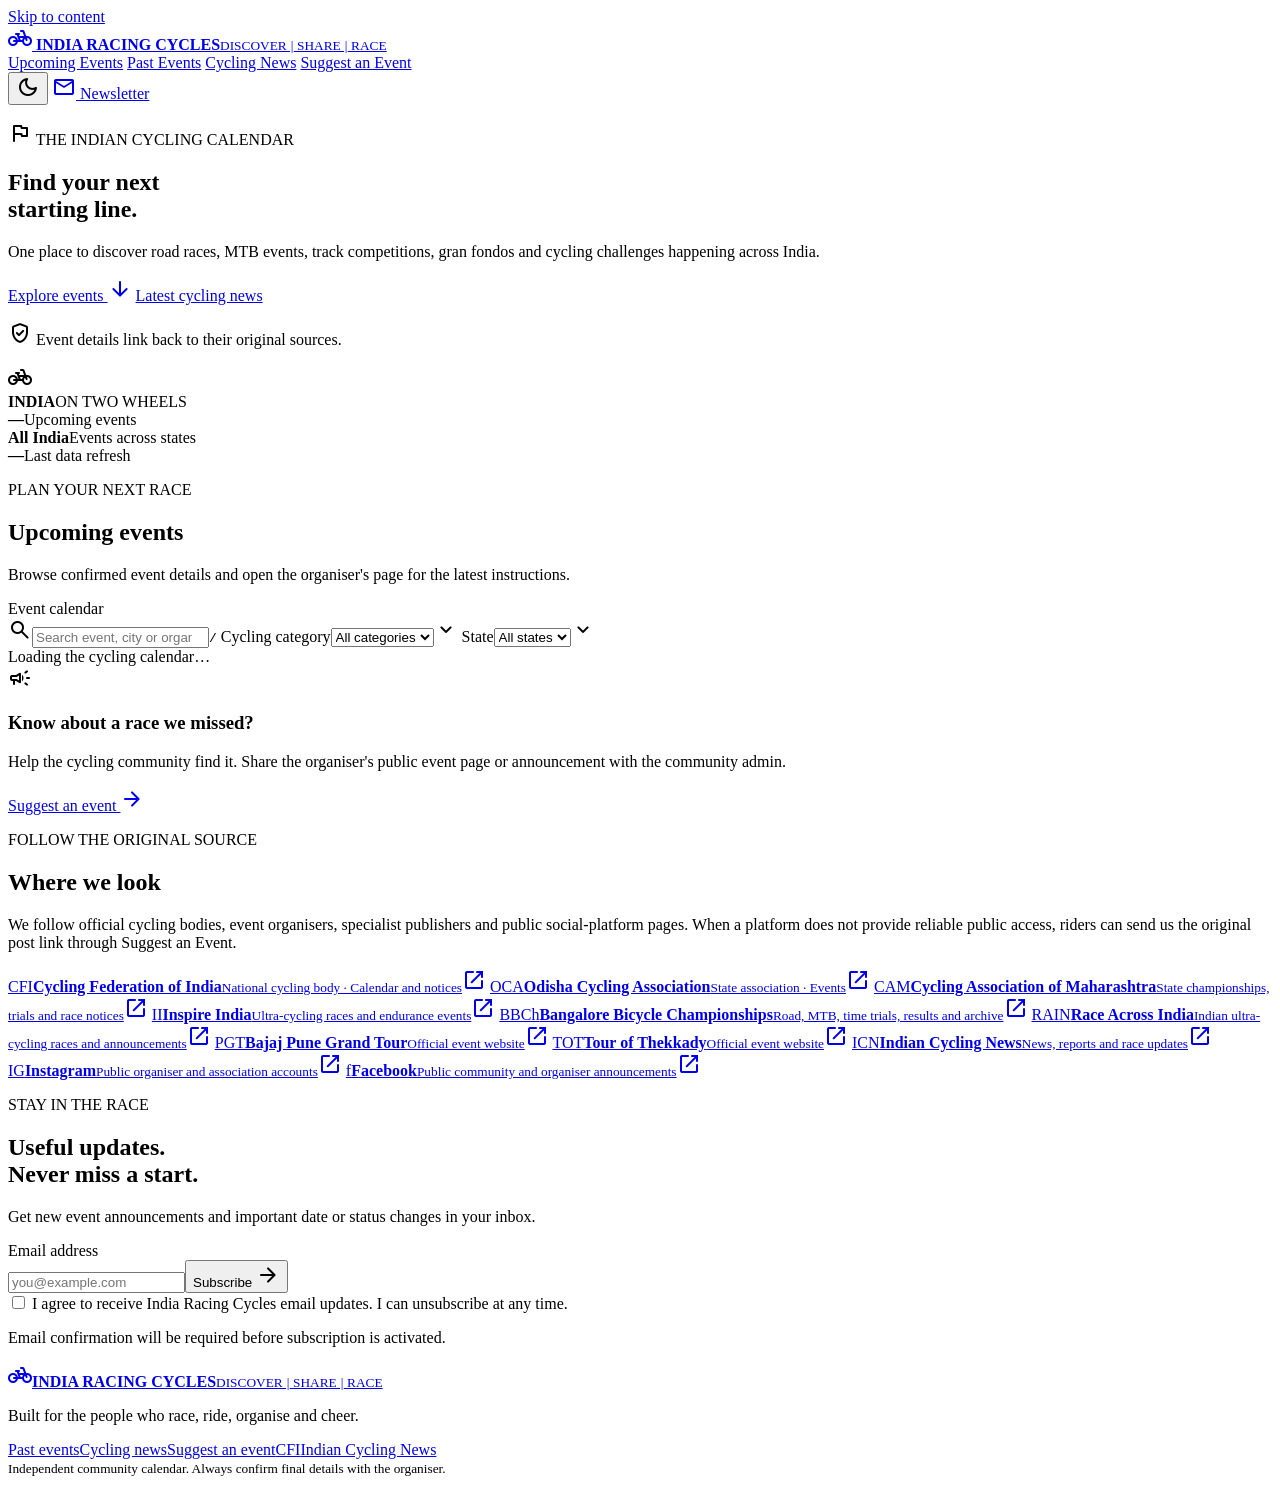
==== index.html @ 85118558 "Add India Racing Cycles website" ====
<!doctype html>
<html lang="en">
<head>
  <meta charset="utf-8">
  <meta name="viewport" content="width=device-width, initial-scale=1">
  <meta name="theme-color" content="#f4f3fb">
  <meta name="description" content="Discover cycling races, events and competitions across India. India Racing Cycles — Discover, Share, Race.">
  <title>Upcoming Cycling Events | India Racing Cycles</title>
  <link rel="preconnect" href="https://fonts.googleapis.com">
  <link rel="preconnect" href="https://fonts.gstatic.com" crossorigin>
  <link href="https://fonts.googleapis.com/css2?family=Roboto:wght@400;500;600;700;800&family=Material+Symbols+Rounded:opsz,wght,FILL,GRAD@20..48,400,0,0" rel="stylesheet">
  <link rel="stylesheet" href="assets/css/styles.css">
  <script>window.IRC_CONFIG = { apiBase: "" };</script>
  <script defer src="assets/js/app.js"></script>
</head>
<body data-page="upcoming">
  <a class="skip-link" href="#main">Skip to content</a>
  <header class="topbar">
    <div class="topbar-inner">
      <a class="brand" href="index.html" aria-label="India Racing Cycles home">
        <span class="brand-mark" aria-hidden="true"><span class="material-symbols-rounded">pedal_bike</span></span>
        <span class="brand-copy"><strong>INDIA RACING CYCLES</strong><small>DISCOVER <i>|</i> SHARE <i>|</i> RACE</small></span>
      </a>
      <nav class="main-nav" aria-label="Main navigation">
        <a class="nav-link active" href="index.html" aria-current="page">Upcoming Events</a>
        <a class="nav-link" href="past.html">Past Events</a>
        <a class="nav-link" href="news.html">Cycling News</a>
        <a class="nav-link" href="suggest-event.html">Suggest an Event</a>
      </nav>
      <div class="top-actions">
        <button class="icon-button" id="theme-toggle" type="button" aria-label="Switch colour theme" title="Switch colour theme"><span class="material-symbols-rounded">dark_mode</span></button>
        <a class="button button-tonal button-small" href="#newsletter"><span class="material-symbols-rounded">mail</span> Newsletter</a>
      </div>
    </div>
  </header>

  <main id="main">
    <section class="hero">
      <div class="hero-glow"></div>
      <div class="hero-content">
        <p class="eyebrow"><span class="material-symbols-rounded">flag</span> THE INDIAN CYCLING CALENDAR</p>
        <h1>Find your next<br><span class="headline-accent">starting line.</span></h1>
        <p class="hero-lead">One place to discover road races, MTB events, track competitions, gran fondos and cycling challenges happening across India.</p>
        <div class="hero-actions">
          <a class="button button-filled" href="#events">Explore events <span class="material-symbols-rounded">arrow_downward</span></a>
          <a class="button button-outline" href="news.html">Latest cycling news</a>
        </div>
        <p class="hero-footnote"><span class="material-symbols-rounded">verified_user</span> Event details link back to their original sources.</p>
      </div>
      <div class="hero-art" aria-hidden="true">
        <div class="orbit orbit-one"></div><div class="orbit orbit-two"></div>
        <span class="material-symbols-rounded hero-bike">pedal_bike</span>
        <div class="hero-art-label"><b>INDIA</b><span>ON TWO WHEELS</span></div>
      </div>
    </section>

    <section class="stats-strip" aria-label="Website information">
      <div class="stat"><strong id="upcoming-count">—</strong><span>Upcoming events</span></div>
      <div class="stat"><strong id="state-count">All India</strong><span>Events across states</span></div>
      <div class="stat"><strong id="updated-date">—</strong><span>Last data refresh</span></div>
    </section>

    <section class="section" id="events">
      <div class="section-heading">
        <div><p class="eyebrow">PLAN YOUR NEXT RACE</p><h2>Upcoming events</h2><p class="section-description">Browse confirmed event details and open the organiser's page for the latest instructions.</p></div>
        <span class="live-pill"><span></span> Event calendar</span>
      </div>
      <div class="filter-panel">
        <label class="search-box"><span class="material-symbols-rounded">search</span><input id="event-search" type="search" placeholder="Search event, city or organiser" autocomplete="off"><kbd>/</kbd></label>
        <label class="select-wrap"><span class="sr-only">Cycling category</span><select id="category-filter"><option value="">All categories</option><option>Road</option><option>MTB</option><option>Track</option><option>Gran Fondo</option><option>Cyclocross</option><option>Other</option></select><span class="material-symbols-rounded">expand_more</span></label>
        <label class="select-wrap"><span class="sr-only">State</span><select id="state-filter"><option value="">All states</option></select><span class="material-symbols-rounded">expand_more</span></label>
      </div>
      <div id="event-grid" class="event-grid" aria-live="polite"><div class="loading-card">Loading the cycling calendar…</div></div>
      <p id="event-error" class="inline-note" hidden></p>
    </section>

    <section class="notice-band">
      <div class="notice-icon"><span class="material-symbols-rounded">campaign</span></div>
      <div><h3>Know about a race we missed?</h3><p>Help the cycling community find it. Share the organiser's public event page or announcement with the community admin.</p></div>
      <a class="button button-tonal" href="suggest-event.html">Suggest an event <span class="material-symbols-rounded">arrow_forward</span></a>
    </section>

    <section class="section sources-section">
      <div class="section-heading"><div><p class="eyebrow">FOLLOW THE ORIGINAL SOURCE</p><h2>Where we look</h2><p class="section-description">We follow official cycling bodies, event organisers, specialist publishers and public social-platform pages. When a platform does not provide reliable public access, riders can send us the original post link through Suggest an Event.</p></div></div>
      <div class="source-list">
        <a class="source-row" href="https://www.cfiindia.in/" target="_blank" rel="noopener"><span class="source-icon">CFI</span><span><b>Cycling Federation of India</b><small>National cycling body · Calendar and notices</small></span><span class="material-symbols-rounded">open_in_new</span></a>
        <a class="source-row" href="https://odishacyclingassociation.in/events/" target="_blank" rel="noopener"><span class="source-icon">OCA</span><span><b>Odisha Cycling Association</b><small>State association · Events</small></span><span class="material-symbols-rounded">open_in_new</span></a>
        <a class="source-row" href="https://www.cyclingassociationofmaharashtra.com/" target="_blank" rel="noopener"><span class="source-icon">CAM</span><span><b>Cycling Association of Maharashtra</b><small>State championships, trials and race notices</small></span><span class="material-symbols-rounded">open_in_new</span></a>
        <a class="source-row" href="https://www.inspireindia.net.in/" target="_blank" rel="noopener"><span class="source-icon">II</span><span><b>Inspire India</b><small>Ultra-cycling races and endurance events</small></span><span class="material-symbols-rounded">open_in_new</span></a>
        <a class="source-row" href="https://www.bbch.in/" target="_blank" rel="noopener"><span class="source-icon">BBCh</span><span><b>Bangalore Bicycle Championships</b><small>Road, MTB, time trials, results and archive</small></span><span class="material-symbols-rounded">open_in_new</span></a>
        <a class="source-row" href="https://raceacrossindia.org/" target="_blank" rel="noopener"><span class="source-icon">RAIN</span><span><b>Race Across India</b><small>Indian ultra-cycling races and announcements</small></span><span class="material-symbols-rounded">open_in_new</span></a>
        <a class="source-row" href="https://punegrandtour.in/" target="_blank" rel="noopener"><span class="source-icon">PGT</span><span><b>Bajaj Pune Grand Tour</b><small>Official event website</small></span><span class="material-symbols-rounded">open_in_new</span></a>
        <a class="source-row" href="https://www.tourofthekkady.com/" target="_blank" rel="noopener"><span class="source-icon">TOT</span><span><b>Tour of Thekkady</b><small>Official event website</small></span><span class="material-symbols-rounded">open_in_new</span></a>
        <a class="source-row" href="https://indiancyclingnews.com/" target="_blank" rel="noopener"><span class="source-icon">ICN</span><span><b>Indian Cycling News</b><small>News, reports and race updates</small></span><span class="material-symbols-rounded">open_in_new</span></a>
        <a class="source-row" href="https://www.instagram.com/" target="_blank" rel="noopener"><span class="source-icon">IG</span><span><b>Instagram</b><small>Public organiser and association accounts</small></span><span class="material-symbols-rounded">open_in_new</span></a>
        <a class="source-row" href="https://www.facebook.com/" target="_blank" rel="noopener"><span class="source-icon">f</span><span><b>Facebook</b><small>Public community and organiser announcements</small></span><span class="material-symbols-rounded">open_in_new</span></a>
      </div>
    </section>

    <section class="newsletter-section" id="newsletter">
      <div class="newsletter-copy"><p class="eyebrow">STAY IN THE RACE</p><h2>Useful updates.<br>Never miss a start.</h2><p>Get new event announcements and important date or status changes in your inbox.</p></div>
      <form id="newsletter-form" class="newsletter-form">
        <label for="newsletter-email">Email address</label>
        <div class="email-field"><input id="newsletter-email" name="email" type="email" placeholder="you@example.com" autocomplete="email" required><button class="button button-filled" type="submit">Subscribe <span class="material-symbols-rounded">arrow_forward</span></button></div>
        <label class="consent"><input type="checkbox" required> I agree to receive India Racing Cycles email updates. I can unsubscribe at any time.</label>
        <p id="newsletter-message" class="form-message" role="status">Email confirmation will be required before subscription is activated.</p>
      </form>
    </section>
  </main>

  <footer class="footer">
    <a class="brand footer-brand" href="index.html"><span class="brand-mark"><span class="material-symbols-rounded">pedal_bike</span></span><span class="brand-copy"><strong>INDIA RACING CYCLES</strong><small>DISCOVER <i>|</i> SHARE <i>|</i> RACE</small></span></a>
    <p>Built for the people who race, ride, organise and cheer.</p>
    <div class="footer-links"><a href="past.html">Past events</a><a href="news.html">Cycling news</a><a href="suggest-event.html">Suggest an event</a><a href="https://www.cfiindia.in/" target="_blank" rel="noopener">CFI</a><a href="https://indiancyclingnews.com/" target="_blank" rel="noopener">Indian Cycling News</a></div>
    <small>Independent community calendar. Always confirm final details with the organiser.</small>
  </footer>
</body>
</html>
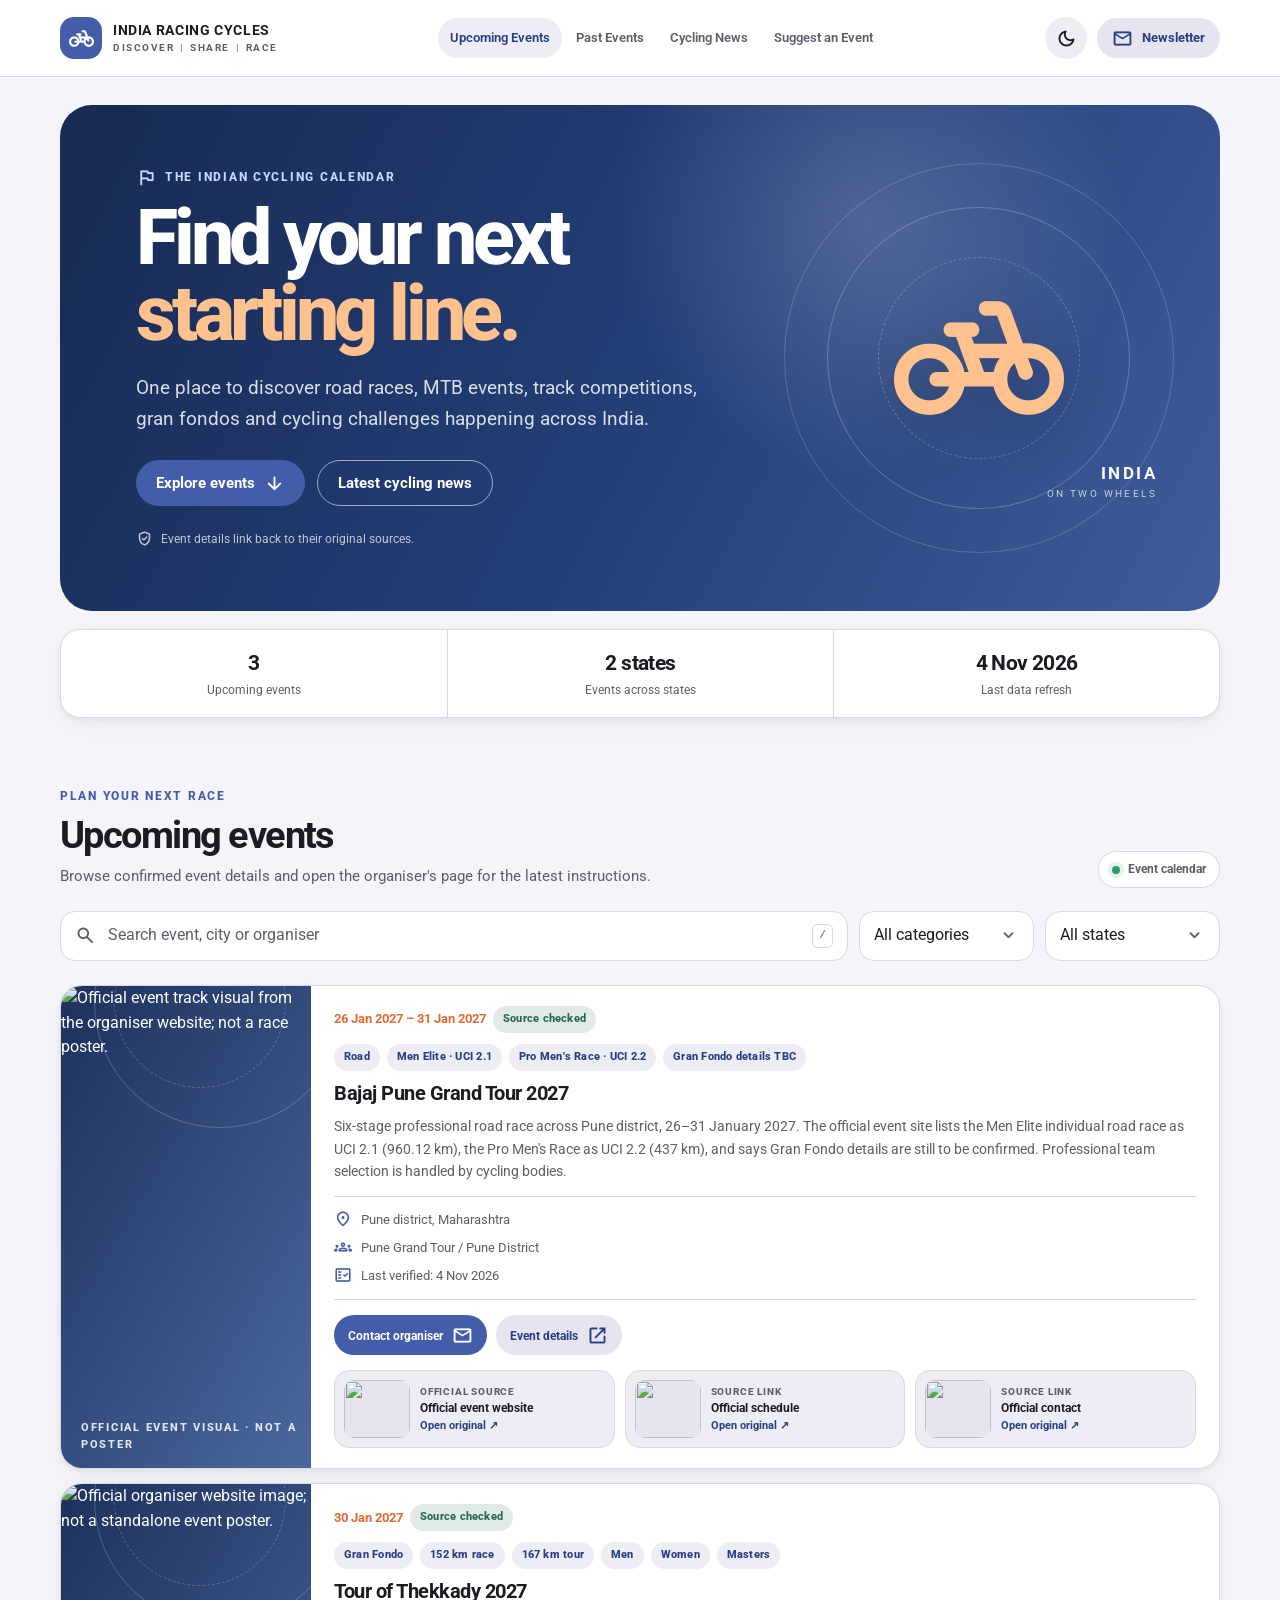
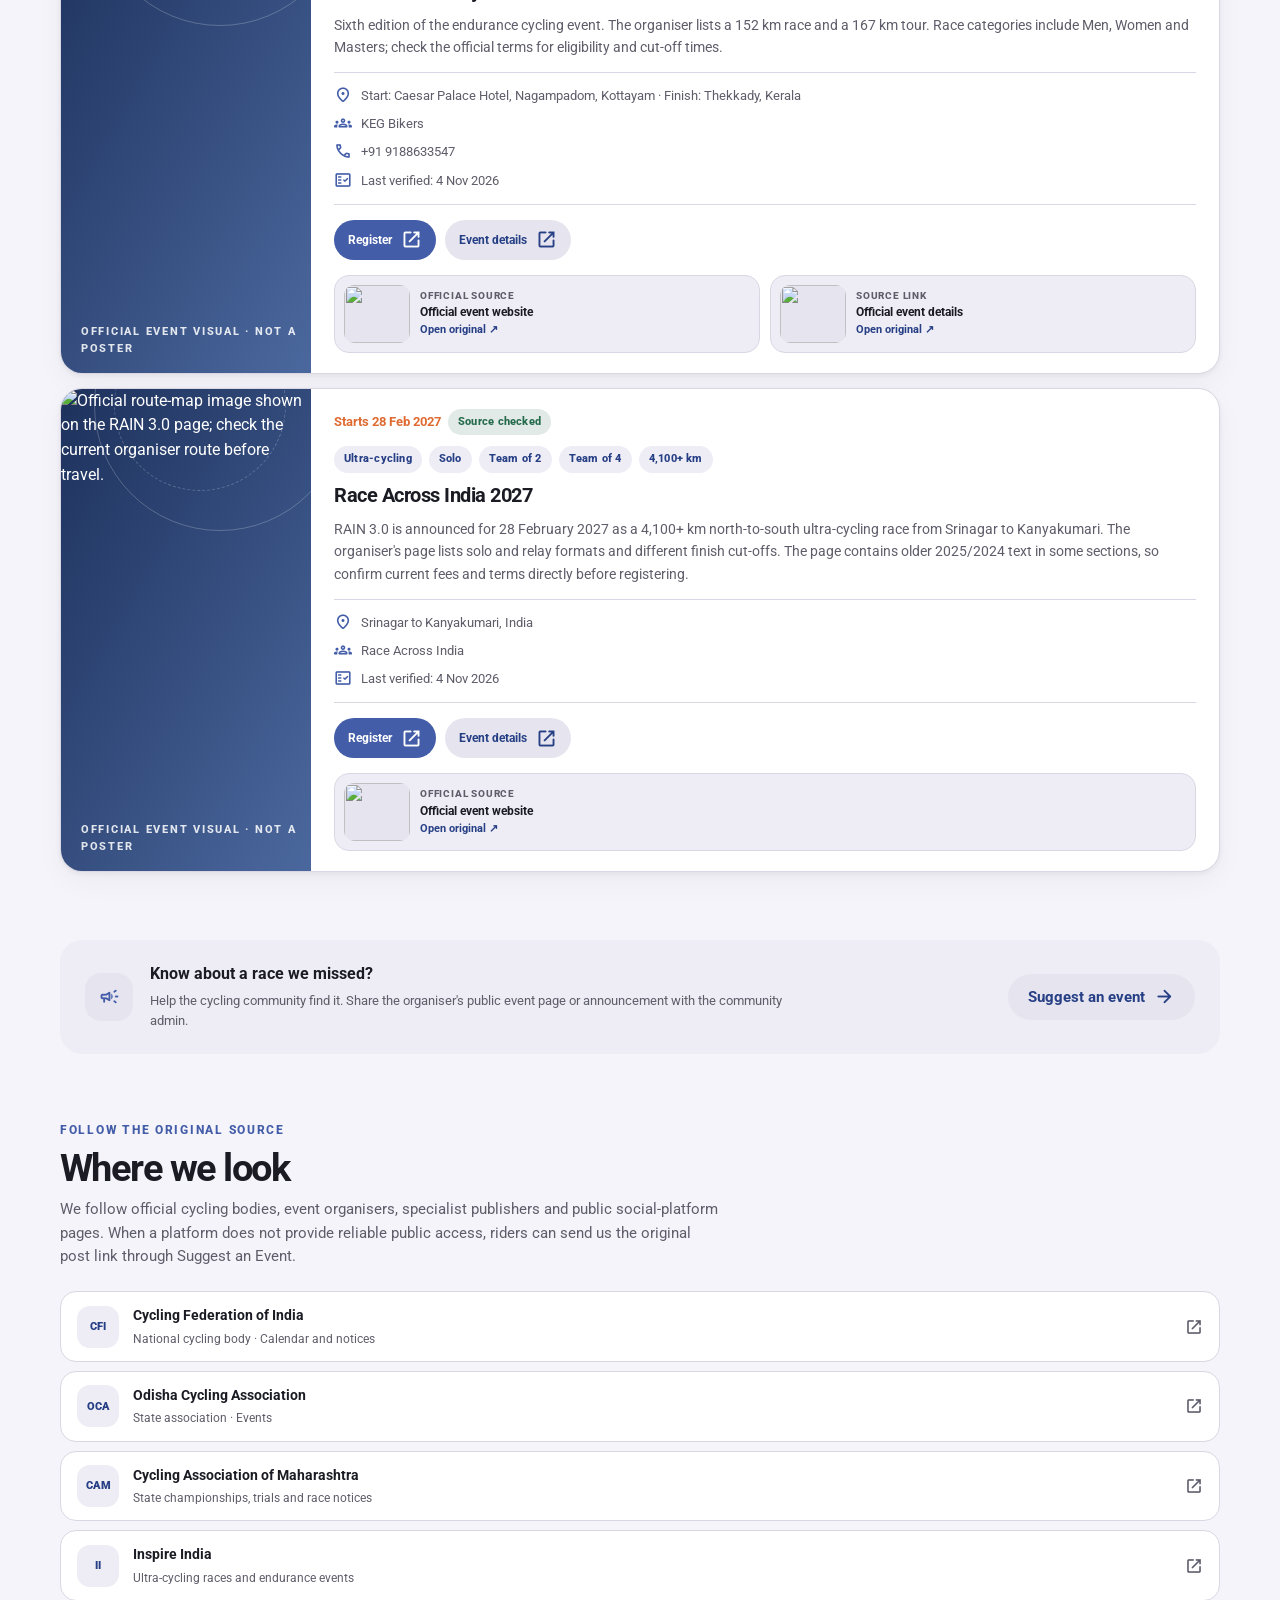
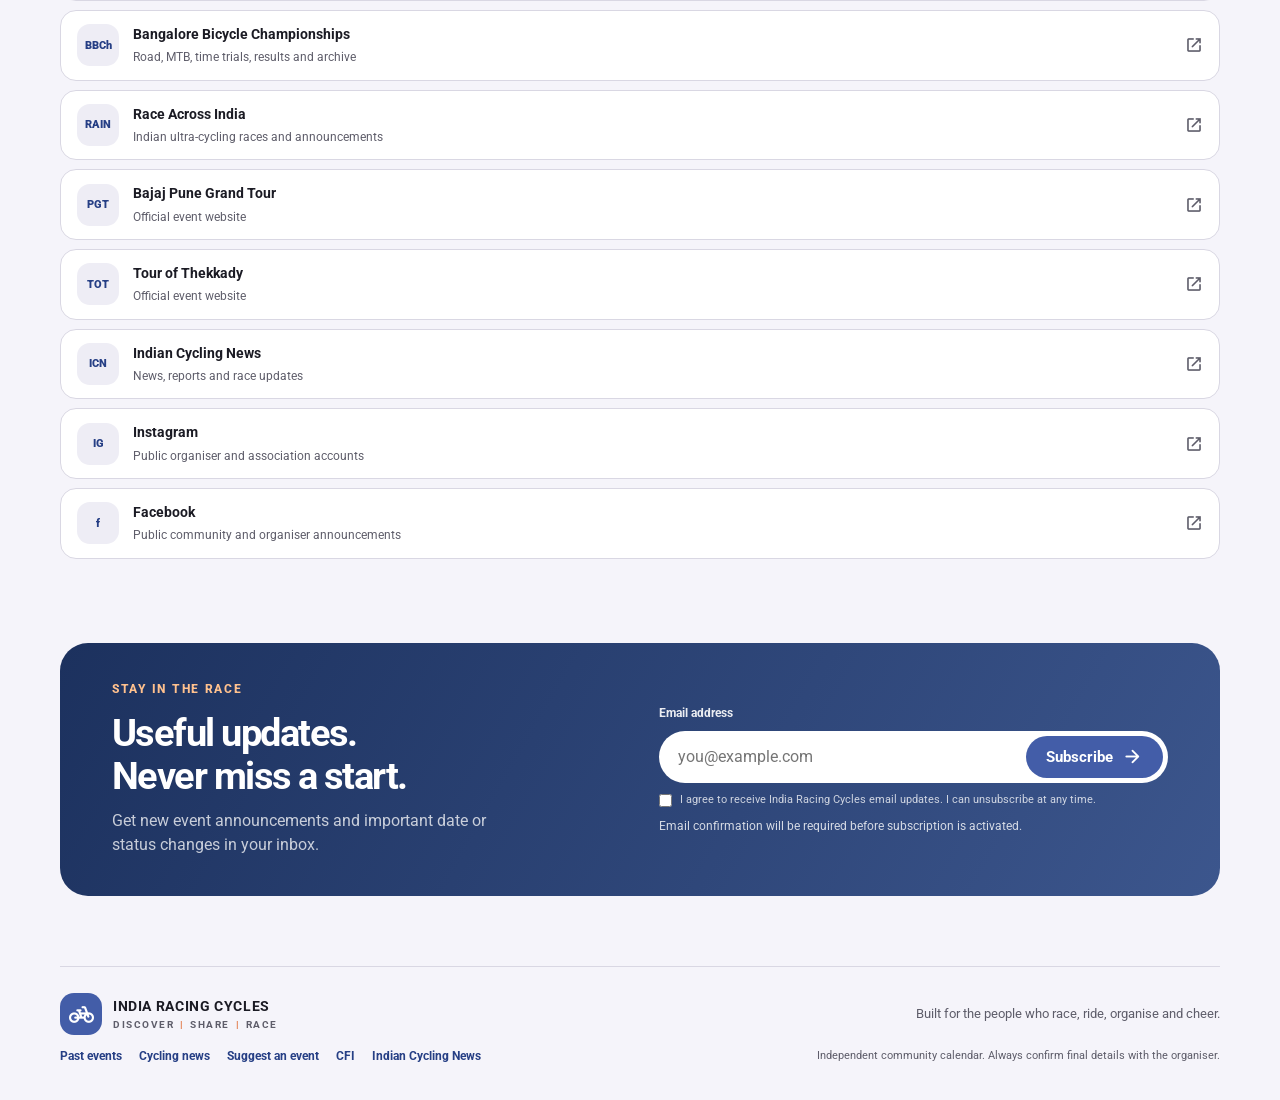
==== commit 57161843: "Connect website to Cloudflare API Worker" ====
--- a/index.html
+++ b/index.html
@@ -10,7 +10,7 @@
   <link rel="preconnect" href="https://fonts.gstatic.com" crossorigin>
   <link href="https://fonts.googleapis.com/css2?family=Roboto:wght@400;500;600;700;800&family=Material+Symbols+Rounded:opsz,wght,FILL,GRAD@20..48,400,0,0" rel="stylesheet">
   <link rel="stylesheet" href="assets/css/styles.css">
-  <script>window.IRC_CONFIG = { apiBase: "" };</script>
+  <script>window.IRC_CONFIG = { apiBase: "https://india-racing-cycles-api.india-racing-cycles-315595.workers.dev" };</script>
   <script defer src="assets/js/app.js"></script>
 </head>
 <body data-page="upcoming">
--- a/assets/css/styles.css
+++ b/assets/css/styles.css
@@ -0,0 +1,64 @@
+:root{color-scheme:light;--page:#f5f4fa;--surface:#fff;--surface2:#eeedf5;--surface3:#e6e5ef;--ink:#1b1b24;--muted:#5e5d6a;--primary:#435da8;--primary-dark:#263f85;--on-primary:#fff;--outline:#d9d7e3;--outline-strong:#777585;--accent:#df6b32;--success:#266b4d;--shadow:0 2px 5px rgba(27,27,36,.06),0 10px 28px rgba(27,27,36,.04);--shadow-high:0 8px 24px rgba(27,27,36,.12);--radius:22px;--max:1160px}
+:root[data-theme=dark]{color-scheme:dark;--page:#12131a;--surface:#1c1d26;--surface2:#272936;--surface3:#323443;--ink:#e8e7f0;--muted:#bdbbc9;--primary:#b7c5ff;--primary-dark:#d2dbff;--on-primary:#182b62;--outline:#3b3c49;--outline-strong:#9694a4;--accent:#ffb68e;--success:#9ed9b9;--shadow:0 2px 8px rgba(0,0,0,.18),0 12px 30px rgba(0,0,0,.12);--shadow-high:0 10px 30px rgba(0,0,0,.35)}
+*{box-sizing:border-box}html{scroll-behavior:smooth;scroll-padding-top:100px}body{margin:0;background:var(--page);color:var(--ink);font-family:Roboto,"Segoe UI",Arial,sans-serif;line-height:1.55;transition:background .2s,color .2s}a{color:inherit;text-underline-offset:3px}a:focus-visible,button:focus-visible,input:focus-visible,select:focus-visible{outline:3px solid var(--accent);outline-offset:3px}.material-symbols-rounded{font-size:21px;line-height:1;vertical-align:middle;font-variation-settings:"FILL" 0,"wght" 450,"GRAD" 0,"opsz" 24}.sr-only{position:absolute;width:1px;height:1px;padding:0;margin:-1px;overflow:hidden;clip:rect(0,0,0,0);white-space:nowrap;border:0}.skip-link{position:absolute;left:12px;top:-60px;background:var(--surface);padding:10px 14px;border-radius:10px;z-index:30}.skip-link:focus{top:12px}.topbar{position:sticky;top:0;z-index:20;background:color-mix(in srgb,var(--surface) 94%,transparent);backdrop-filter:blur(18px);border-bottom:1px solid var(--outline)}.topbar-inner{max-width:var(--max);width:calc(100% - 40px);min-height:76px;margin:auto;display:flex;align-items:center;justify-content:space-between;gap:24px}.brand{display:inline-flex;align-items:center;gap:11px;text-decoration:none;min-width:max-content}.brand-mark{width:42px;height:42px;display:grid;place-items:center;border-radius:14px;background:var(--primary);color:var(--on-primary)}.brand-mark .material-symbols-rounded{font-size:25px}.brand-copy{display:grid;line-height:1.2;gap:4px}.brand-copy strong{font-size:.86rem;letter-spacing:.045em}.brand-copy small{font-size:.61rem;color:var(--muted);letter-spacing:.16em;font-weight:700}.brand-copy i{font-style:normal;color:var(--accent);padding:0 2px}.main-nav{display:flex;align-items:center;justify-content:center;gap:5px}.nav-link{font-size:.88rem;font-weight:600;text-decoration:none;color:var(--muted);padding:10px 15px;border-radius:999px;white-space:nowrap}.nav-link:hover{background:var(--surface2);color:var(--ink)}.nav-link.active{background:var(--surface2);color:var(--primary-dark)}.top-actions{display:flex;align-items:center;gap:10px}.icon-button{height:42px;width:42px;display:grid;place-items:center;border-radius:50%;border:0;background:var(--surface2);color:var(--ink);cursor:pointer}.button{border:0;border-radius:999px;min-height:46px;padding:0 20px;display:inline-flex;align-items:center;justify-content:center;gap:9px;text-decoration:none;font:inherit;font-size:.91rem;font-weight:700;cursor:pointer;transition:transform .16s,box-shadow .16s,background .16s}.button:hover{transform:translateY(-1px);box-shadow:var(--shadow)}.button-filled{background:var(--primary);color:var(--on-primary)}.button-tonal{background:var(--surface3);color:var(--primary-dark)}.button-outline{border:1px solid var(--outline-strong);background:transparent;color:var(--ink)}.button-small{min-height:40px;padding:0 15px;font-size:.82rem}.hero{max-width:var(--max);width:calc(100% - 40px);margin:28px auto 0;min-height:410px;position:relative;overflow:hidden;border-radius:32px;background:linear-gradient(118deg,#172a52 0%,#243f78 52%,#405d9b 100%);color:#fff;padding:62px clamp(28px,6vw,76px);display:flex;align-items:center}.hero-glow{position:absolute;width:520px;height:520px;border-radius:50%;right:8%;top:-28%;background:radial-gradient(circle,rgba(255,255,255,.18),transparent 70%)}.hero-content{position:relative;z-index:2;max-width:640px}.eyebrow{margin:0 0 12px;display:flex;align-items:center;gap:8px;color:var(--primary);font-size:.72rem;font-weight:800;letter-spacing:.15em;text-transform:uppercase}.hero .eyebrow,.page-hero .eyebrow{color:#cbd6ff}.hero h1,.page-hero h1{font-size:clamp(2.8rem,6vw,5.3rem);line-height:.99;letter-spacing:-.055em;margin:0 0 20px;font-weight:800}.headline-accent{color:#ffc18e}.hero-lead{font-size:clamp(1rem,1.8vw,1.18rem);line-height:1.65;color:rgba(255,255,255,.83);max-width:580px}.hero-actions{display:flex;flex-wrap:wrap;gap:12px;margin-top:26px}.hero .button-outline{border-color:rgba(255,255,255,.56);color:white}.hero .button-tonal{background:#e6eaff;color:#243f78}.hero-footnote{display:flex;align-items:center;gap:8px;color:rgba(255,255,255,.72);font-size:.78rem;margin:23px 0 0}.hero-footnote .material-symbols-rounded{font-size:17px}.hero-art{position:absolute;right:4%;top:50%;transform:translateY(-50%);width:min(34vw,390px);aspect-ratio:1;border-radius:50%;border:1px solid rgba(255,255,255,.18);display:grid;place-items:center}.orbit{position:absolute;border:1px solid rgba(255,255,255,.24);border-radius:50%}.orbit-one{inset:11%}.orbit-two{inset:24%;border-style:dashed}.hero-bike{font-size:clamp(90px,14vw,170px);color:#ffc18e;filter:drop-shadow(0 18px 26px rgba(0,0,0,.2))}.hero-art-label{position:absolute;bottom:13%;right:4%;display:grid;text-align:right;letter-spacing:.15em}.hero-art-label b{font-size:1.05rem}.hero-art-label span{font-size:.62rem;opacity:.72}.stats-strip{max-width:var(--max);width:calc(100% - 40px);margin:18px auto 0;background:var(--surface);border:1px solid var(--outline);border-radius:20px;display:grid;grid-template-columns:repeat(3,1fr);box-shadow:var(--shadow)}.stat{padding:17px 24px;display:grid;gap:2px;text-align:center}.stat+.stat{border-left:1px solid var(--outline)}.stat strong{font-size:1.3rem;letter-spacing:-.03em}.stat span{font-size:.76rem;color:var(--muted)}.section{max-width:var(--max);width:calc(100% - 40px);margin:0 auto;padding:70px 0 16px}.section-heading{display:flex;justify-content:space-between;align-items:end;gap:22px;margin-bottom:23px}.section-heading .eyebrow{margin-bottom:7px}.section-heading h2,.newsletter-copy h2{font-size:clamp(1.9rem,3vw,2.6rem);letter-spacing:-.04em;line-height:1.12;margin:0 0 9px}.section-description{margin:0;color:var(--muted);max-width:660px;font-size:.94rem}.live-pill,.archive-pill{display:inline-flex;align-items:center;gap:8px;border:1px solid var(--outline);background:var(--surface);border-radius:999px;padding:8px 13px;color:var(--muted);font-size:.75rem;font-weight:700;white-space:nowrap}.live-pill>span{width:8px;height:8px;background:#2d9b67;border-radius:50%;box-shadow:0 0 0 4px rgba(45,155,103,.12)}.archive-pill .material-symbols-rounded{font-size:17px}.filter-panel{display:flex;gap:11px;margin:20px 0 24px;flex-wrap:wrap}.search-box,.select-wrap{min-height:50px;background:var(--surface);border:1px solid var(--outline);border-radius:15px;display:flex;align-items:center;gap:10px;padding:0 14px;color:var(--muted)}.search-box{flex:1;min-width:220px}.search-box input{border:0;outline:0;background:transparent;color:var(--ink);font:inherit;width:100%;min-width:0}.search-box input::placeholder{color:var(--muted)}.search-box kbd{font-size:.7rem;border:1px solid var(--outline);border-radius:5px;padding:2px 6px;color:var(--muted)}.select-wrap{min-width:175px;position:relative}.select-wrap select{appearance:none;background:transparent;border:0;outline:0;color:var(--ink);font:inherit;flex:1;min-width:0;cursor:pointer}.select-wrap .material-symbols-rounded{pointer-events:none}.event-grid{display:grid;grid-template-columns:repeat(2,minmax(0,1fr));gap:18px}.event-card,.news-card{background:var(--surface);border:1px solid var(--outline);border-radius:var(--radius);overflow:hidden;box-shadow:var(--shadow);transition:transform .18s,box-shadow .18s}.event-card:hover,.news-card:hover{transform:translateY(-3px);box-shadow:var(--shadow-high)}.event-poster{height:178px;position:relative;overflow:hidden;background:linear-gradient(120deg,#1d315c,#4b689e);display:flex;align-items:center;justify-content:center;color:#fff}.event-poster:before,.event-poster:after{content:"";position:absolute;border:1px solid rgba(255,255,255,.22);border-radius:50%;width:250px;height:250px;right:-35px;top:-110px}.event-poster:after{width:170px;height:170px;right:25px;top:-70px;border-style:dashed}.event-poster .material-symbols-rounded{font-size:82px;color:#ffc18e;position:relative;z-index:1}.poster-caption{position:absolute;left:20px;bottom:15px;z-index:2;font-size:.68rem;letter-spacing:.16em;font-weight:800;text-transform:uppercase;color:rgba(255,255,255,.85)}.event-poster img{width:100%;height:100%;object-fit:cover}.event-body{padding:21px}.event-meta{display:flex;flex-wrap:wrap;align-items:center;gap:7px;margin-bottom:11px}.chip{display:inline-flex;align-items:center;gap:5px;border-radius:999px;padding:5px 10px;font-size:.68rem;font-weight:800;letter-spacing:.02em;background:var(--surface2);color:var(--primary-dark)}.chip.confirmed{background:color-mix(in srgb,var(--success) 14%,var(--surface));color:var(--success)}.event-date{font-size:.8rem;font-weight:700;color:var(--accent)}.event-card h3,.news-card h3{font-size:1.24rem;letter-spacing:-.025em;line-height:1.25;margin:0 0 9px}.event-description,.news-description{font-size:.87rem;line-height:1.6;color:var(--muted);margin:0 0 14px}.event-details{display:grid;gap:8px;padding:13px 0;border-top:1px solid var(--outline);border-bottom:1px solid var(--outline)}.detail-row{display:flex;align-items:flex-start;gap:9px;font-size:.81rem;color:var(--muted)}.detail-row .material-symbols-rounded{font-size:18px;color:var(--primary);flex:none}.event-actions{display:flex;gap:9px;flex-wrap:wrap;margin-top:15px}.event-actions .button{min-height:40px;padding:0 14px;font-size:.78rem}.source-links{display:flex;gap:12px;flex-wrap:wrap;margin-top:13px}.source-links a{font-size:.75rem;font-weight:700;color:var(--primary-dark)}.loading-card,.empty-state{grid-column:1/-1;padding:45px 24px;border:1px dashed var(--outline-strong);border-radius:var(--radius);text-align:center;color:var(--muted);background:var(--surface)}.empty-state .material-symbols-rounded{font-size:42px;color:var(--primary);margin-bottom:10px}.empty-state h3{color:var(--ink);margin:4px 0 8px}.empty-state p{max-width:520px;margin:0 auto;font-size:.88rem}.notice-band{max-width:var(--max);width:calc(100% - 40px);margin:52px auto 4px;padding:22px 25px;border-radius:22px;background:var(--surface2);display:flex;align-items:center;gap:17px}.notice-icon{height:48px;width:48px;border-radius:16px;background:var(--surface3);display:grid;place-items:center;color:var(--primary);flex:none}.notice-band h3{margin:0 0 4px;font-size:1rem}.notice-band p{margin:0;color:var(--muted);font-size:.82rem;max-width:670px}.notice-band .button{margin-left:auto;flex:none}.sources-section{padding-top:64px}.source-grid{display:grid;grid-template-columns:repeat(2,minmax(0,1fr));gap:12px}.source-card{display:flex;align-items:center;gap:13px;padding:16px;border-radius:17px;background:var(--surface);border:1px solid var(--outline);text-decoration:none;min-width:0}.source-card:hover{border-color:var(--primary)}.source-card>span:nth-child(2){display:grid;gap:3px;min-width:0;flex:1}.source-card b{font-size:.86rem}.source-card small{font-size:.73rem;color:var(--muted)}.source-card>.material-symbols-rounded{font-size:18px;color:var(--muted)}.source-icon{width:42px;height:42px;border-radius:13px;background:var(--surface2);display:grid;place-items:center;color:var(--primary-dark);font-size:.7rem;font-weight:900;flex:none}.newsletter-section{max-width:var(--max);width:calc(100% - 40px);margin:68px auto 0;padding:38px clamp(22px,5vw,52px);border-radius:28px;background:linear-gradient(120deg,#1c315e,#3c568d);color:white;display:grid;grid-template-columns:1fr 1fr;gap:38px;align-items:center}.newsletter-copy .eyebrow{color:#ffc18e}.newsletter-copy h2{margin-bottom:12px}.newsletter-copy p:last-child{color:rgba(255,255,255,.75);max-width:400px;margin:0}.newsletter-form{display:grid;gap:9px}.newsletter-form>label:first-child{font-size:.78rem;font-weight:700;color:rgba(255,255,255,.9)}.email-field{background:white;border-radius:999px;padding:5px;display:flex;gap:5px}.email-field input{border:0;outline:0;min-width:0;flex:1;padding:0 14px;background:transparent;color:#1b1b24;font:inherit}.email-field .button{min-height:42px;white-space:nowrap}.consent{display:flex;align-items:flex-start;gap:8px;font-size:.69rem;line-height:1.4;color:rgba(255,255,255,.76)}.consent input{margin:2px 0 0;accent-color:#ffc18e}.form-message{font-size:.72rem;color:rgba(255,255,255,.8);margin:2px 0 0}.form-message.error{color:#ffd2c5}.form-message.success{color:#bdf0d1}.page-hero{max-width:var(--max);width:calc(100% - 40px);margin:28px auto 0;padding:58px clamp(26px,5vw,62px);border-radius:30px;background:linear-gradient(120deg,#172a52,#405d9b);color:white;position:relative;overflow:hidden}.page-hero:after{content:"";position:absolute;width:340px;height:340px;border-radius:50%;border:1px solid rgba(255,255,255,.18);right:-85px;top:-90px;box-shadow:0 0 0 35px rgba(255,255,255,.04),0 0 0 75px rgba(255,255,255,.025)}.page-hero h1{font-size:clamp(2.6rem,5vw,4.2rem);position:relative;z-index:1}.page-hero .hero-lead{max-width:650px;margin:0}.news-grid{display:grid;grid-template-columns:repeat(2,minmax(0,1fr));gap:18px}.news-card{padding:23px}.news-card-top{display:flex;align-items:center;justify-content:space-between;gap:10px;margin-bottom:17px}.news-category{display:inline-flex;align-items:center;gap:6px;color:var(--primary-dark);background:var(--surface2);border-radius:999px;padding:6px 10px;font-size:.68rem;font-weight:800;text-transform:uppercase;letter-spacing:.06em}.news-card time{font-size:.73rem;color:var(--muted)}.news-card h3{font-size:1.22rem}.news-source{font-size:.74rem;color:var(--muted);margin:0 0 10px}.news-link{display:inline-flex;align-items:center;gap:7px;font-size:.8rem;font-weight:800;color:var(--primary-dark);text-decoration:none}.footer{max-width:var(--max);width:calc(100% - 40px);margin:70px auto 0;padding:26px 0 34px;border-top:1px solid var(--outline);display:grid;grid-template-columns:1fr 1fr;gap:12px;align-items:center}.footer-brand{justify-self:start}.footer p{margin:0;color:var(--muted);font-size:.8rem;text-align:right}.footer-links{display:flex;gap:17px;flex-wrap:wrap}.footer-links a{font-size:.75rem;color:var(--primary-dark);font-weight:700;text-decoration:none}.footer>small{justify-self:end;text-align:right;color:var(--muted);font-size:.68rem}.inline-note{color:var(--muted);font-size:.78rem;margin:14px 0}.inline-note[hidden]{display:none}
+@media(max-width:900px){.topbar-inner{flex-wrap:wrap;justify-content:space-between;padding:12px 0;gap:10px}.main-nav{order:3;width:100%;justify-content:flex-start;overflow:auto}.nav-link{padding:8px 12px}.hero-art{right:-4%;opacity:.56}.hero-content{max-width:590px}.newsletter-section{gap:24px}}
+@media(max-width:650px){.topbar-inner{width:calc(100% - 28px)}.brand-copy strong{font-size:.76rem}.brand-copy small{font-size:.55rem}.brand-mark{width:38px;height:38px}.top-actions .button{display:none}.hero,.page-hero{width:calc(100% - 24px);border-radius:24px}.hero{min-height:420px;padding:45px 24px}.hero-art{width:210px;right:-60px;top:70%;opacity:.28}.hero h1{font-size:clamp(2.75rem,13vw,4rem)}.stats-strip{width:calc(100% - 24px)}.stat{padding:13px 6px}.stat strong{font-size:1.05rem}.stat span{font-size:.65rem}.section,.notice-band,.newsletter-section,.footer{width:calc(100% - 28px)}.section{padding-top:54px}.section-heading{align-items:flex-start;flex-direction:column}.filter-panel{display:grid;grid-template-columns:1fr 1fr}.search-box{grid-column:1/-1}.select-wrap{min-width:0}.event-grid,.news-grid,.source-grid{grid-template-columns:1fr}.notice-band{align-items:flex-start;flex-wrap:wrap;padding:19px}.notice-band .button{margin:3px 0 0 64px}.newsletter-section{grid-template-columns:1fr;padding:28px 22px;margin-top:54px}.newsletter-copy h2{font-size:2rem}.email-field{border-radius:18px;flex-wrap:wrap;padding:7px}.email-field input{height:42px;flex-basis:100%}.email-field .button{width:100%}.page-hero{padding:44px 23px}.page-hero h1{font-size:2.8rem}.footer{grid-template-columns:1fr}.footer p,.footer>small{justify-self:start;text-align:left}.footer-links{gap:14px}}
+@media(prefers-reduced-motion:reduce){*,*::before,*::after{scroll-behavior:auto!important;transition:none!important;animation:none!important}}
+.source-previews{display:grid;grid-template-columns:repeat(auto-fit,minmax(180px,1fr));gap:10px;margin-top:15px}
+.source-preview-card{display:flex;align-items:center;gap:10px;min-width:0;padding:9px;border:1px solid var(--outline);border-radius:15px;background:var(--surface2);text-decoration:none;transition:border-color .16s,transform .16s}
+.source-preview-card:hover{border-color:var(--primary);transform:translateY(-1px)}
+.source-preview-thumb{width:66px;height:58px;flex:none;display:grid;place-items:center;overflow:hidden;border-radius:10px;background:var(--surface3);color:var(--primary)}
+.source-preview-thumb img{width:100%;height:100%;object-fit:cover}
+.source-preview-thumb .material-symbols-rounded{font-size:26px}
+.source-preview-body{display:grid;gap:2px;min-width:0}
+.source-preview-body small{font-size:.62rem;letter-spacing:.08em;text-transform:uppercase;color:var(--muted);font-weight:800}
+.source-preview-body b{font-size:.75rem;line-height:1.25;overflow-wrap:anywhere}
+.source-preview-body>span{font-size:.68rem;color:var(--primary-dark);font-weight:700}
+
+/* Community-submitted event suggestions */
+.main-nav{gap:2px}
+.nav-link{padding-left:12px;padding-right:12px;font-size:.82rem}
+.event-grid{display:flex;flex-direction:column;gap:14px}
+.event-card{display:grid;grid-template-columns:minmax(190px,250px) minmax(0,1fr);width:100%}
+.event-poster{height:auto;min-height:220px;align-self:stretch}
+.event-body{padding:20px 23px}
+.source-list{display:flex;flex-direction:column;gap:9px}
+.source-row{display:flex;align-items:center;gap:14px;padding:13px 16px;border:1px solid var(--outline);border-radius:16px;background:var(--surface);text-decoration:none;transition:border-color .16s,transform .16s,box-shadow .16s}
+.source-row:hover{border-color:var(--primary);transform:translateY(-1px);box-shadow:var(--shadow)}
+.source-row>span:nth-child(2){display:grid;gap:3px;min-width:0;flex:1}
+.source-row b{font-size:.86rem}
+.source-row small{font-size:.74rem;color:var(--muted)}
+.source-row>.material-symbols-rounded{font-size:18px;color:var(--muted)}
+.suggest-layout{max-width:var(--max);width:calc(100% - 40px);margin:0 auto;padding:64px 0 16px;display:grid;grid-template-columns:minmax(0,.8fr) minmax(0,1.2fr);gap:36px;align-items:start}
+.suggest-intro{position:sticky;top:112px;padding:14px 0}
+.suggest-intro h2,.form-heading h2{font-size:clamp(1.8rem,3vw,2.4rem);letter-spacing:-.04em;line-height:1.1;margin:0 0 12px}
+.suggest-intro>p:not(.eyebrow){color:var(--muted);font-size:.96rem;max-width:440px}
+.suggest-points{display:grid;gap:18px;margin-top:28px}
+.suggest-points>div{display:flex;align-items:flex-start;gap:13px}
+.suggest-points .material-symbols-rounded{display:grid;place-items:center;width:42px;height:42px;border-radius:14px;background:var(--surface2);color:var(--primary);flex:none}
+.suggest-points span:nth-child(2){display:grid;gap:3px}
+.suggest-points b{font-size:.86rem}
+.suggest-points small{font-size:.78rem;color:var(--muted);max-width:330px}
+.suggest-form{background:var(--surface);border:1px solid var(--outline);border-radius:24px;padding:clamp(20px,3.5vw,34px);box-shadow:var(--shadow);display:grid;gap:9px;min-width:0}
+.form-heading{display:flex;justify-content:space-between;align-items:flex-start;gap:14px;margin-bottom:2px}
+.form-heading .eyebrow{margin-bottom:8px}
+.optional-tag{padding:6px 10px;border-radius:999px;background:var(--surface2);color:var(--muted);font-size:.67rem;font-weight:700;white-space:nowrap}
+.form-help{color:var(--muted);font-size:.83rem;margin:0 0 10px}
+.field-label{display:flex;align-items:baseline;gap:8px;margin-top:8px;font-size:.78rem;font-weight:700;color:var(--ink)}
+.field-label span{font-size:.67rem;font-weight:500;color:var(--muted)}
+.text-field{width:100%;min-width:0;min-height:48px;border:1px solid var(--outline);border-radius:13px;background:var(--page);padding:11px 13px;color:var(--ink);font:inherit;font-size:.86rem;outline:0}
+.text-field:focus{border-color:var(--primary);box-shadow:0 0 0 2px color-mix(in srgb,var(--primary) 18%,transparent)}
+.text-field::placeholder{color:var(--muted);opacity:.8}
+.text-area{resize:vertical;min-height:125px;line-height:1.55}
+.field-pair{display:grid;grid-template-columns:1fr 1fr;gap:13px;min-width:0}
+.field-pair>div{display:grid;gap:7px;min-width:0}
+.field-hint{font-size:.7rem;color:var(--muted);line-height:1.45;margin-top:-3px}
+.form-divider{height:1px;background:var(--outline);margin:15px 0 8px}
+.submit-suggestion{width:100%;margin-top:9px}
+.form-message-dark{color:var(--muted);margin:3px 0 0;line-height:1.45}
+.form-message-dark.success{color:var(--success)}
+.form-message-dark.error{color:#b3261e}
+.form-trap{position:absolute!important;left:-10000px!important;width:1px!important;height:1px!important;overflow:hidden!important}
+@media(max-width:900px){.main-nav{gap:0}.nav-link{padding:8px 9px;font-size:.78rem}.suggest-layout{grid-template-columns:minmax(0,.7fr) minmax(0,1.3fr);gap:22px}}
+@media(max-width:650px){.topbar-inner{gap:9px}.main-nav{display:flex;order:3;width:100%;overflow-x:auto;justify-content:flex-start;scrollbar-width:none}.main-nav::-webkit-scrollbar{display:none}.nav-link{font-size:.76rem;padding:8px 11px}.event-card{grid-template-columns:108px minmax(0,1fr);border-radius:17px}.event-poster{min-height:100%;height:auto}.event-poster .material-symbols-rounded{font-size:42px}.event-poster:before,.event-poster:after{width:130px;height:130px;right:-60px;top:-28px}.event-poster:after{width:95px;height:95px;right:-37px;top:-12px}.poster-caption{font-size:.51rem;letter-spacing:.06em;left:7px;right:6px;bottom:9px}.event-body{padding:13px}.event-card h3{font-size:1rem}.event-description{font-size:.76rem}.event-details{gap:6px;padding:9px 0}.detail-row{font-size:.72rem}.event-meta{gap:5px;margin-bottom:7px}.chip{font-size:.6rem;padding:4px 7px}.event-actions{gap:6px;margin-top:10px}.event-actions .button{font-size:.68rem;min-height:35px;padding:0 10px}.source-previews{grid-template-columns:1fr}.suggest-layout{width:calc(100% - 28px);grid-template-columns:1fr;padding-top:42px;gap:20px}.suggest-intro{position:static;padding:0}.suggest-points{margin-top:19px;gap:12px}.suggest-form{padding:20px 16px}.field-pair{grid-template-columns:1fr;gap:7px}.form-heading{flex-direction:column;gap:6px}.optional-tag{align-self:flex-start}.source-row{padding:11px 12px;gap:11px}.source-row .source-icon{width:38px;height:38px}.source-row b{font-size:.8rem}.source-row small{font-size:.69rem}}
+@media(max-width:390px){.event-card{grid-template-columns:88px minmax(0,1fr)}.event-body{padding:11px}.event-card h3{font-size:.93rem}.event-actions{flex-direction:column;align-items:stretch}.event-actions .button{width:100%}}
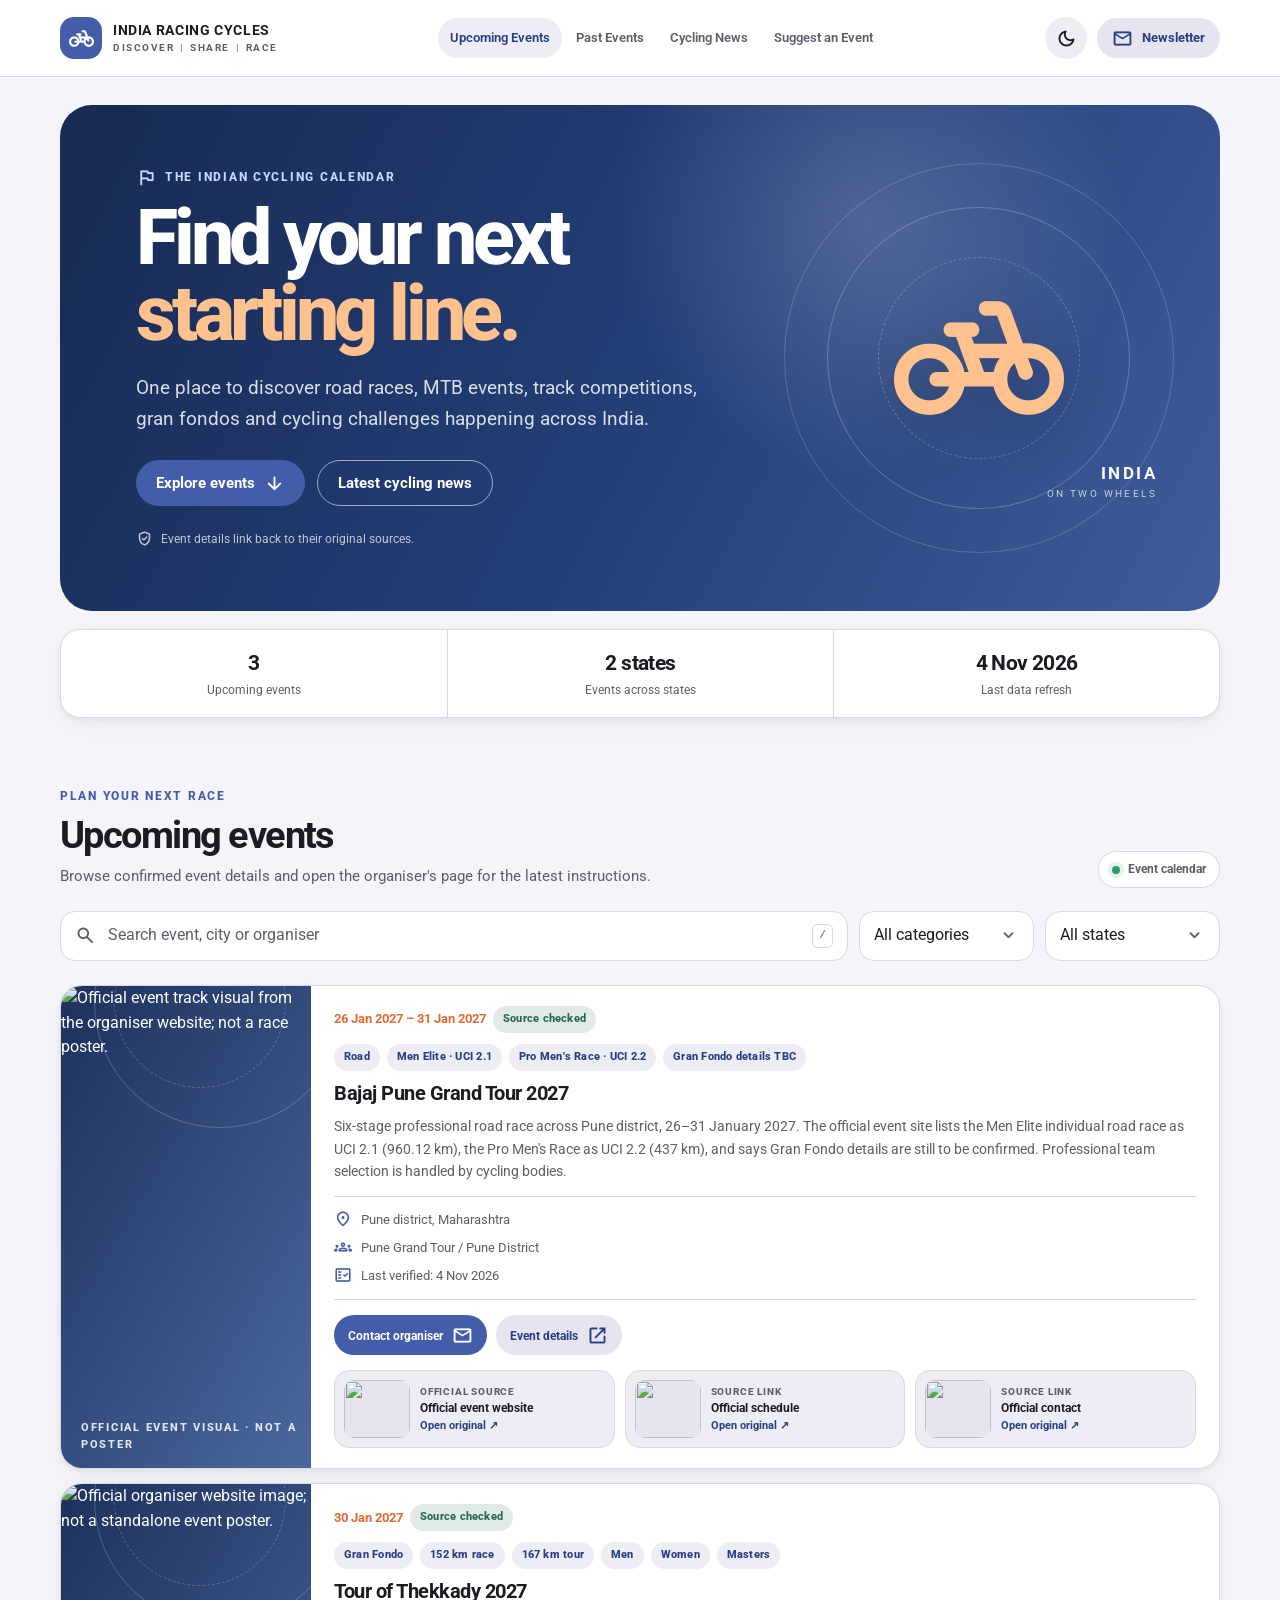
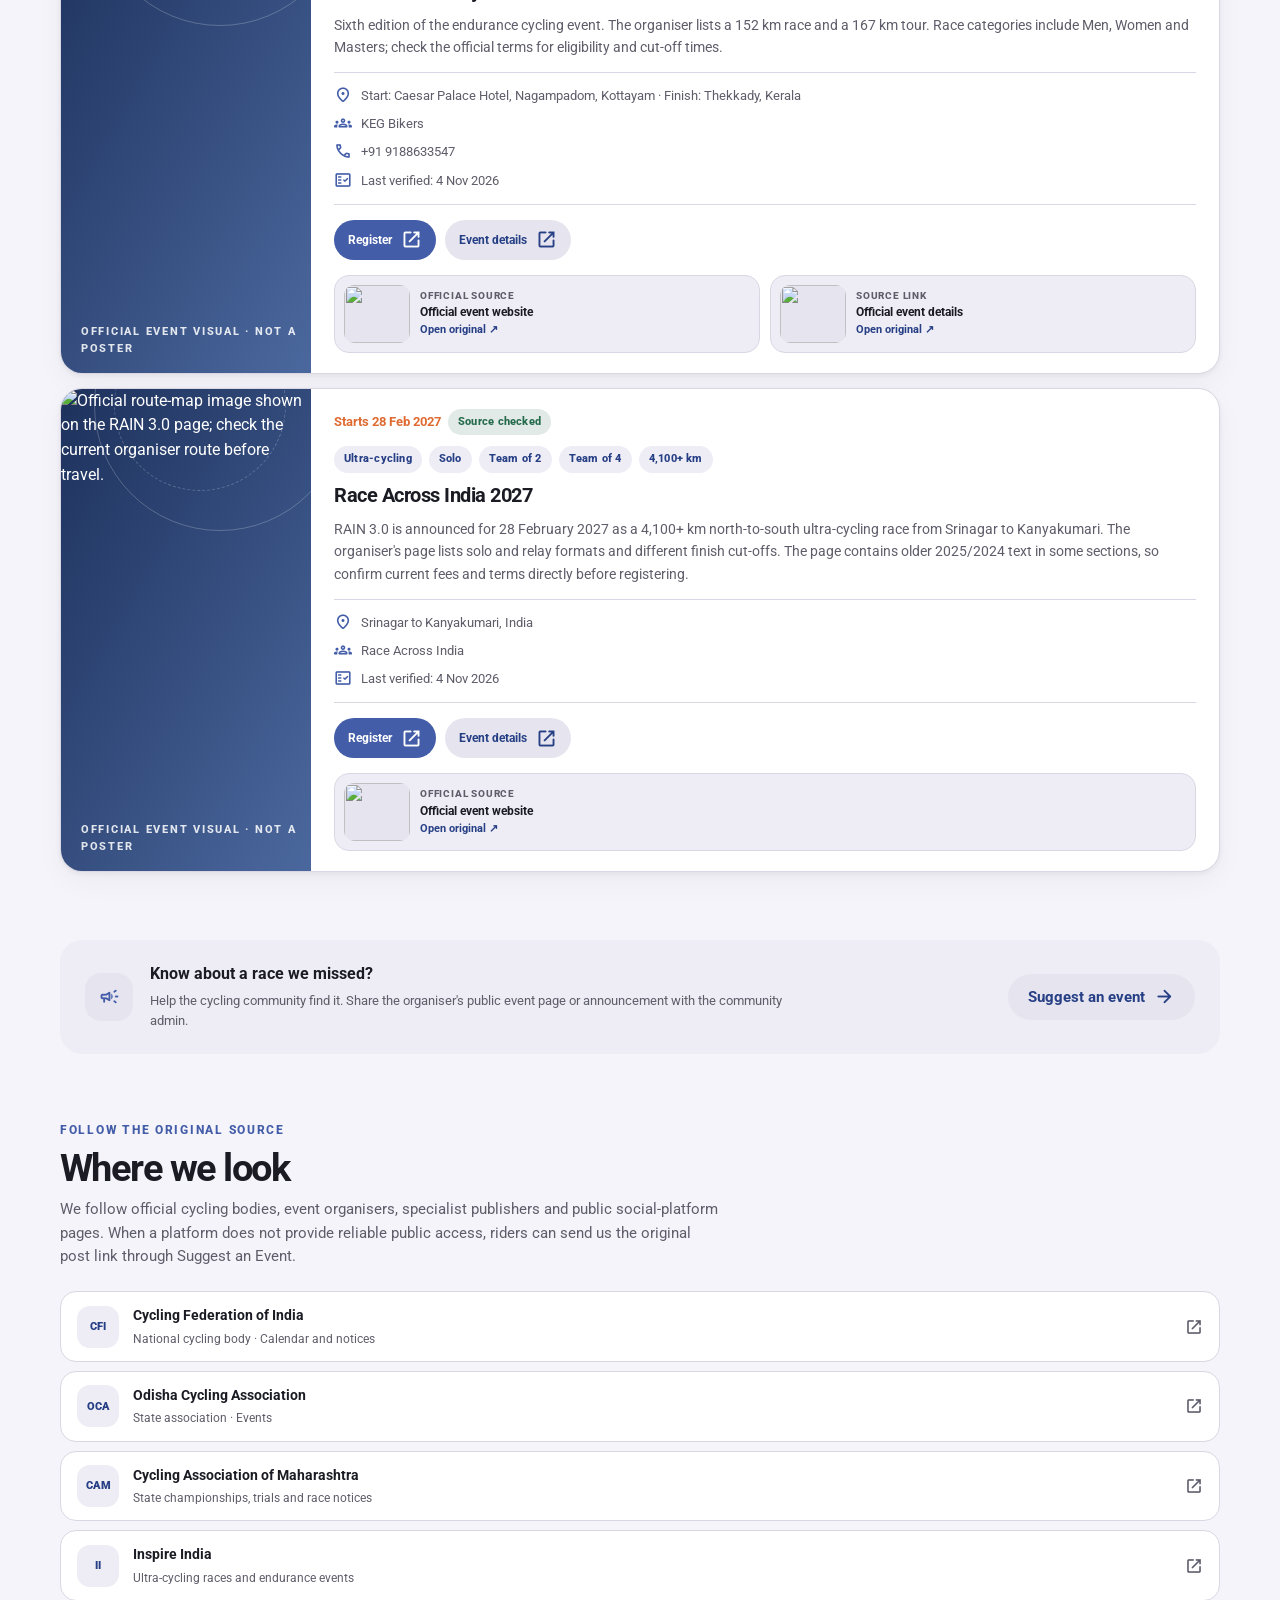
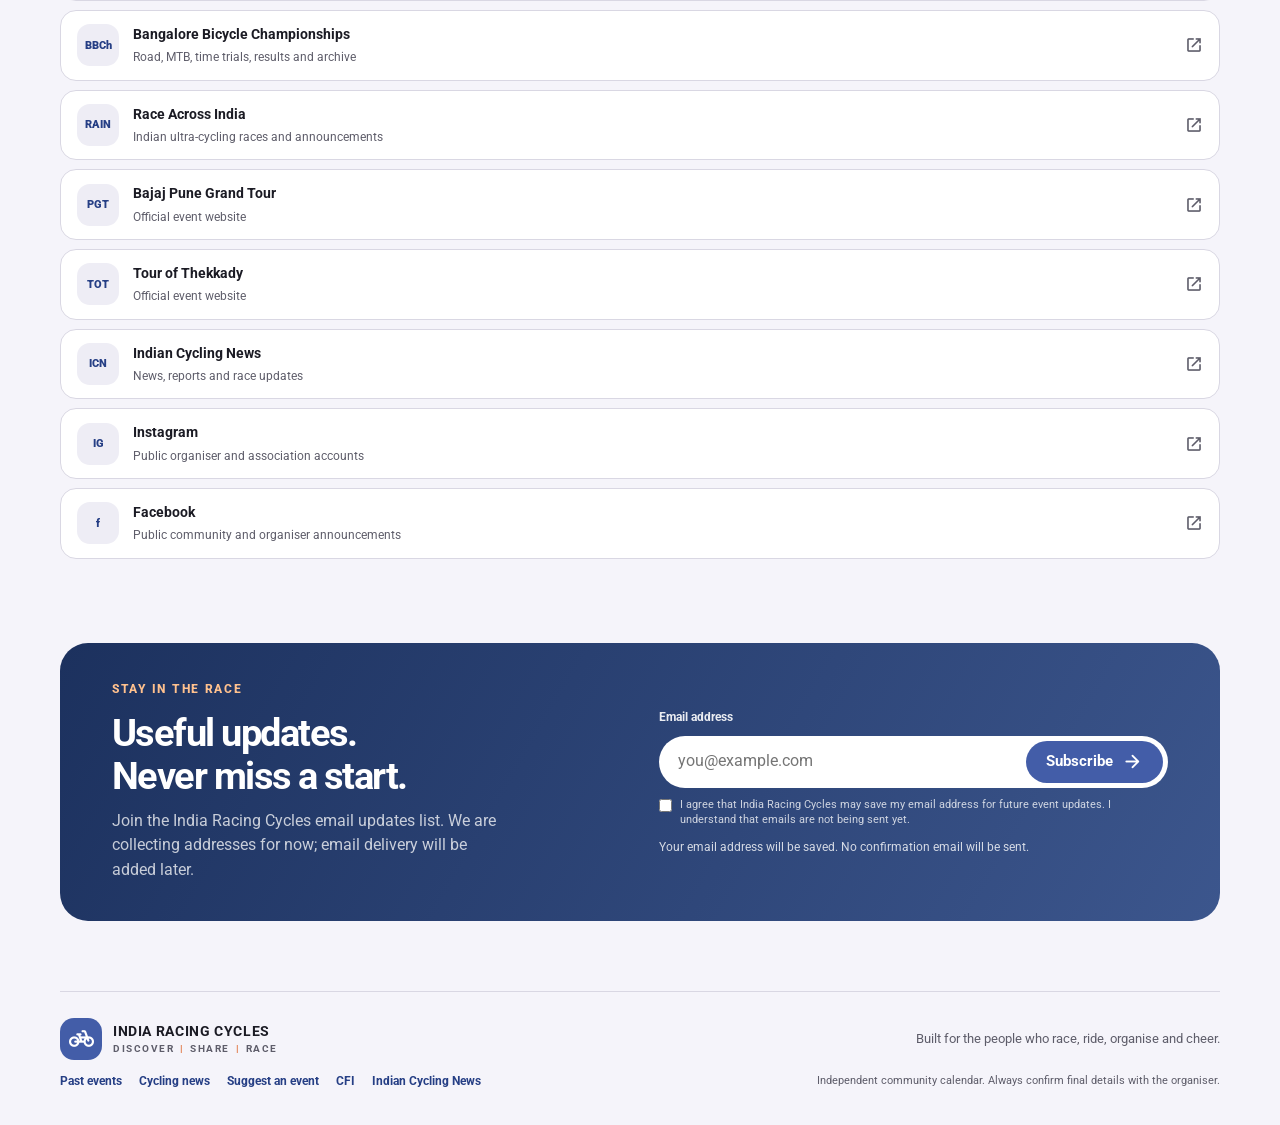
==== commit c9eb3a35: "Explain free newsletter signup collection mode" ====
--- a/index.html
+++ b/index.html
@@ -11,7 +11,7 @@
   <link href="https://fonts.googleapis.com/css2?family=Roboto:wght@400;500;600;700;800&family=Material+Symbols+Rounded:opsz,wght,FILL,GRAD@20..48,400,0,0" rel="stylesheet">
   <link rel="stylesheet" href="assets/css/styles.css">
   <script>window.IRC_CONFIG = { apiBase: "https://india-racing-cycles-api.india-racing-cycles-315595.workers.dev" };</script>
-  <script defer src="assets/js/app.js"></script>
+  <script defer src="assets/js/app.js?v=free-newsletter-collection-1"></script>
 </head>
 <body data-page="upcoming">
   <a class="skip-link" href="#main">Skip to content</a>
@@ -98,12 +98,12 @@
     </section>
 
     <section class="newsletter-section" id="newsletter">
-      <div class="newsletter-copy"><p class="eyebrow">STAY IN THE RACE</p><h2>Useful updates.<br>Never miss a start.</h2><p>Get new event announcements and important date or status changes in your inbox.</p></div>
+      <div class="newsletter-copy"><p class="eyebrow">STAY IN THE RACE</p><h2>Useful updates.<br>Never miss a start.</h2><p>Join the India Racing Cycles email updates list. We are collecting addresses for now; email delivery will be added later.</p></div>
       <form id="newsletter-form" class="newsletter-form">
         <label for="newsletter-email">Email address</label>
         <div class="email-field"><input id="newsletter-email" name="email" type="email" placeholder="you@example.com" autocomplete="email" required><button class="button button-filled" type="submit">Subscribe <span class="material-symbols-rounded">arrow_forward</span></button></div>
-        <label class="consent"><input type="checkbox" required> I agree to receive India Racing Cycles email updates. I can unsubscribe at any time.</label>
-        <p id="newsletter-message" class="form-message" role="status">Email confirmation will be required before subscription is activated.</p>
+        <label class="consent"><input id="newsletter-consent" type="checkbox" required> I agree that India Racing Cycles may save my email address for future event updates. I understand that emails are not being sent yet.</label>
+        <p id="newsletter-message" class="form-message" role="status">Your email address will be saved. No confirmation email will be sent.</p>
       </form>
     </section>
   </main>
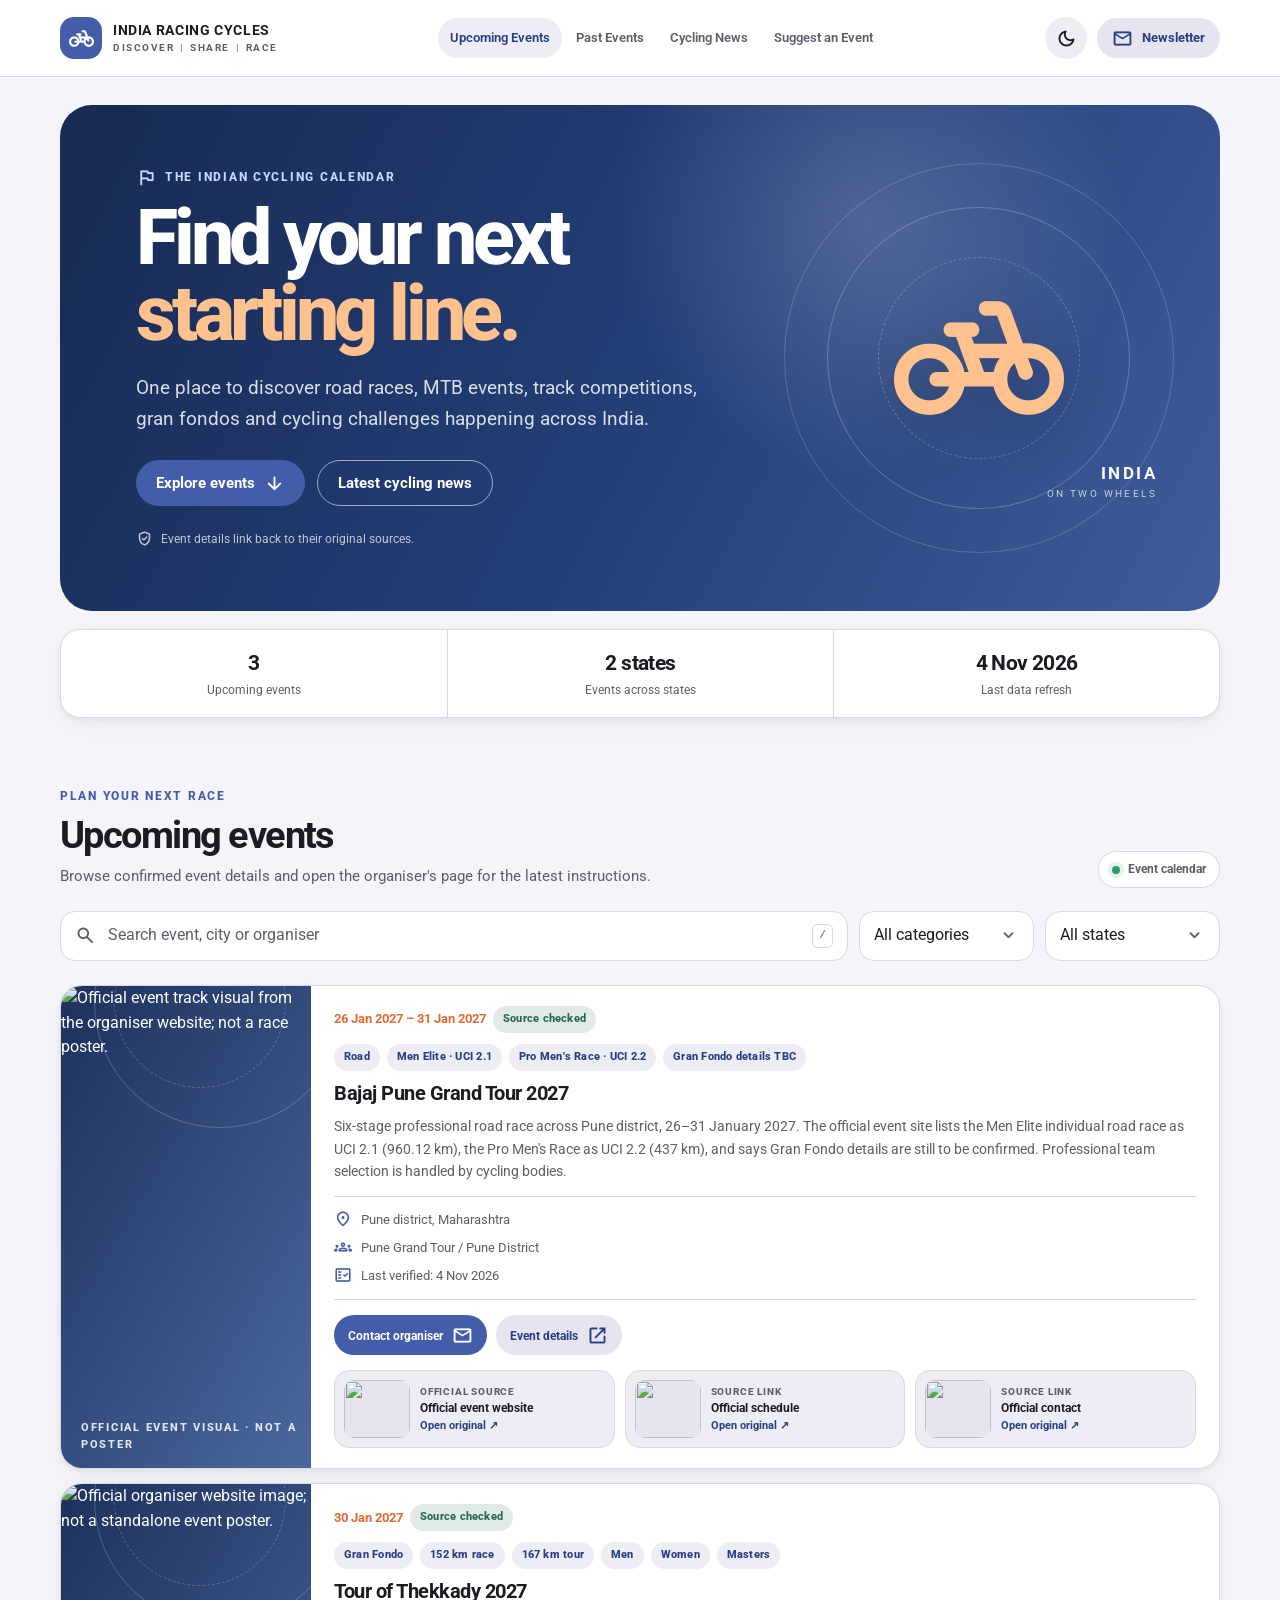
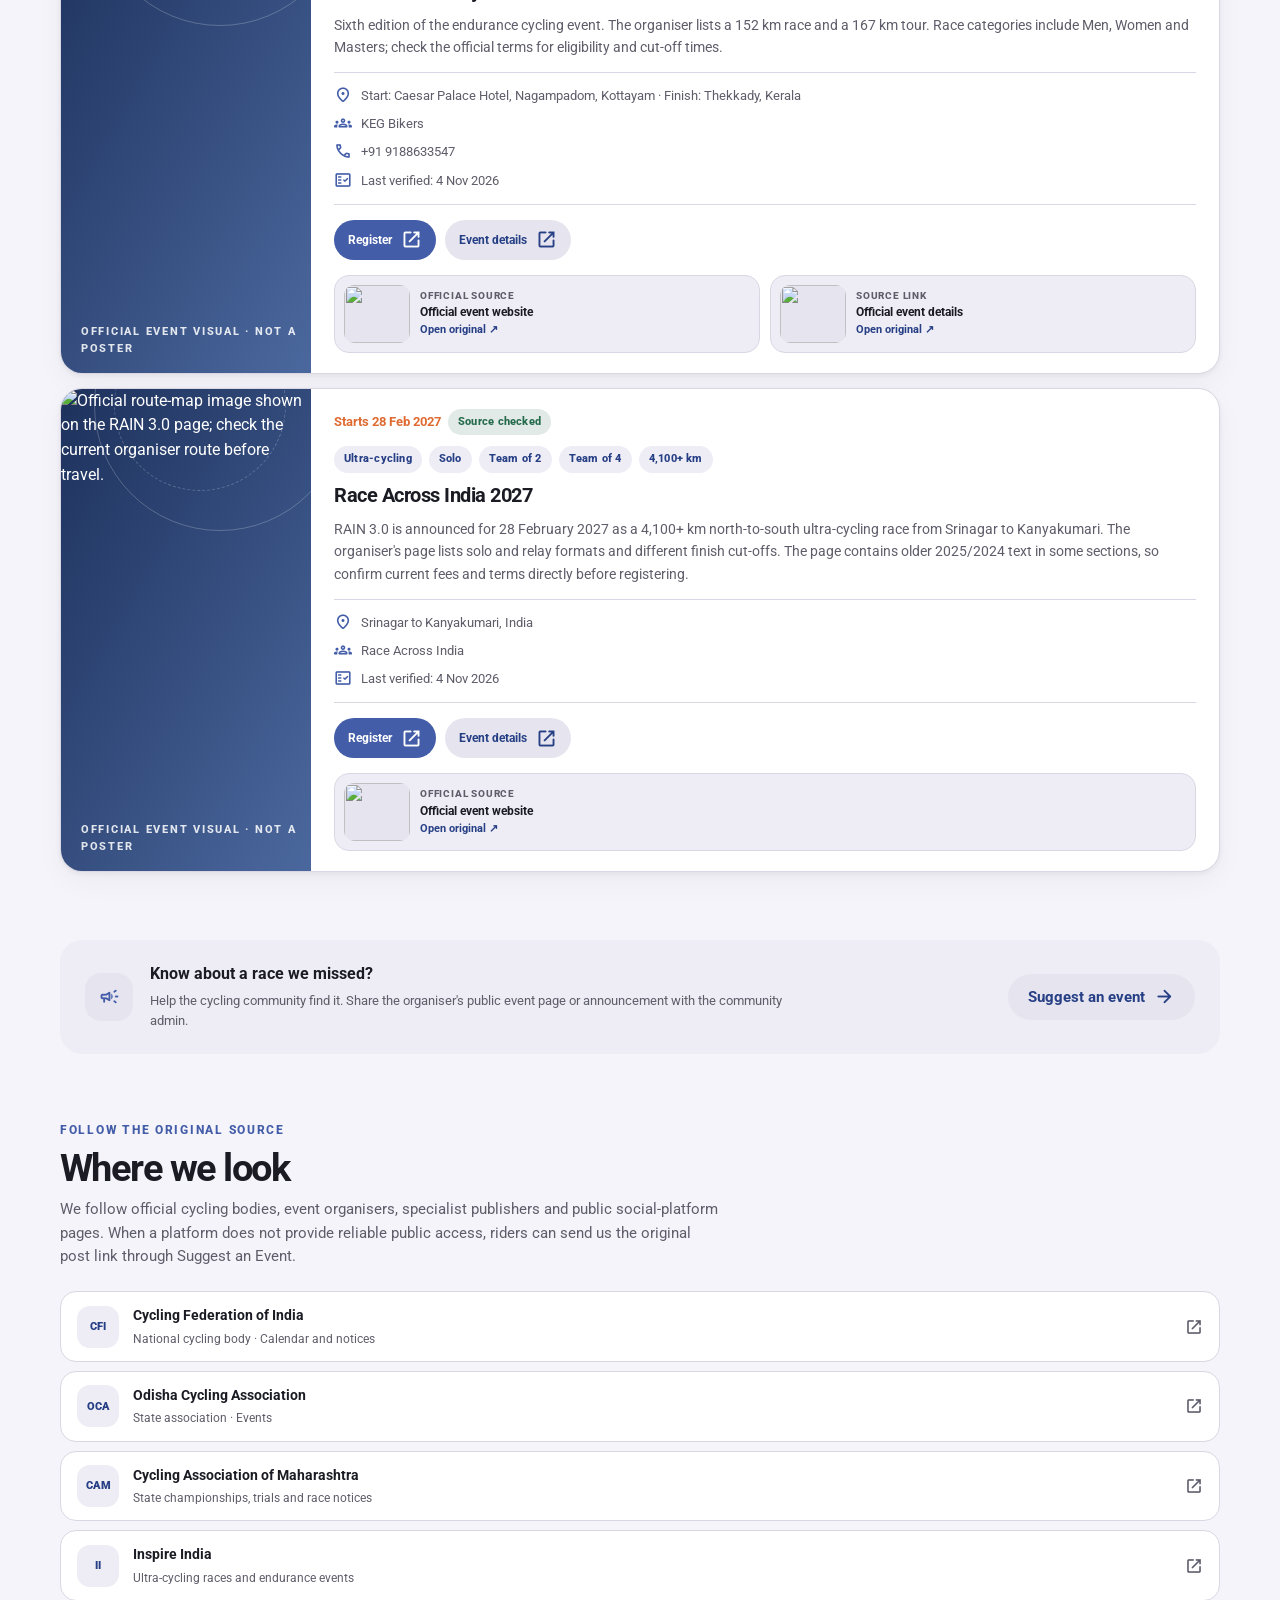
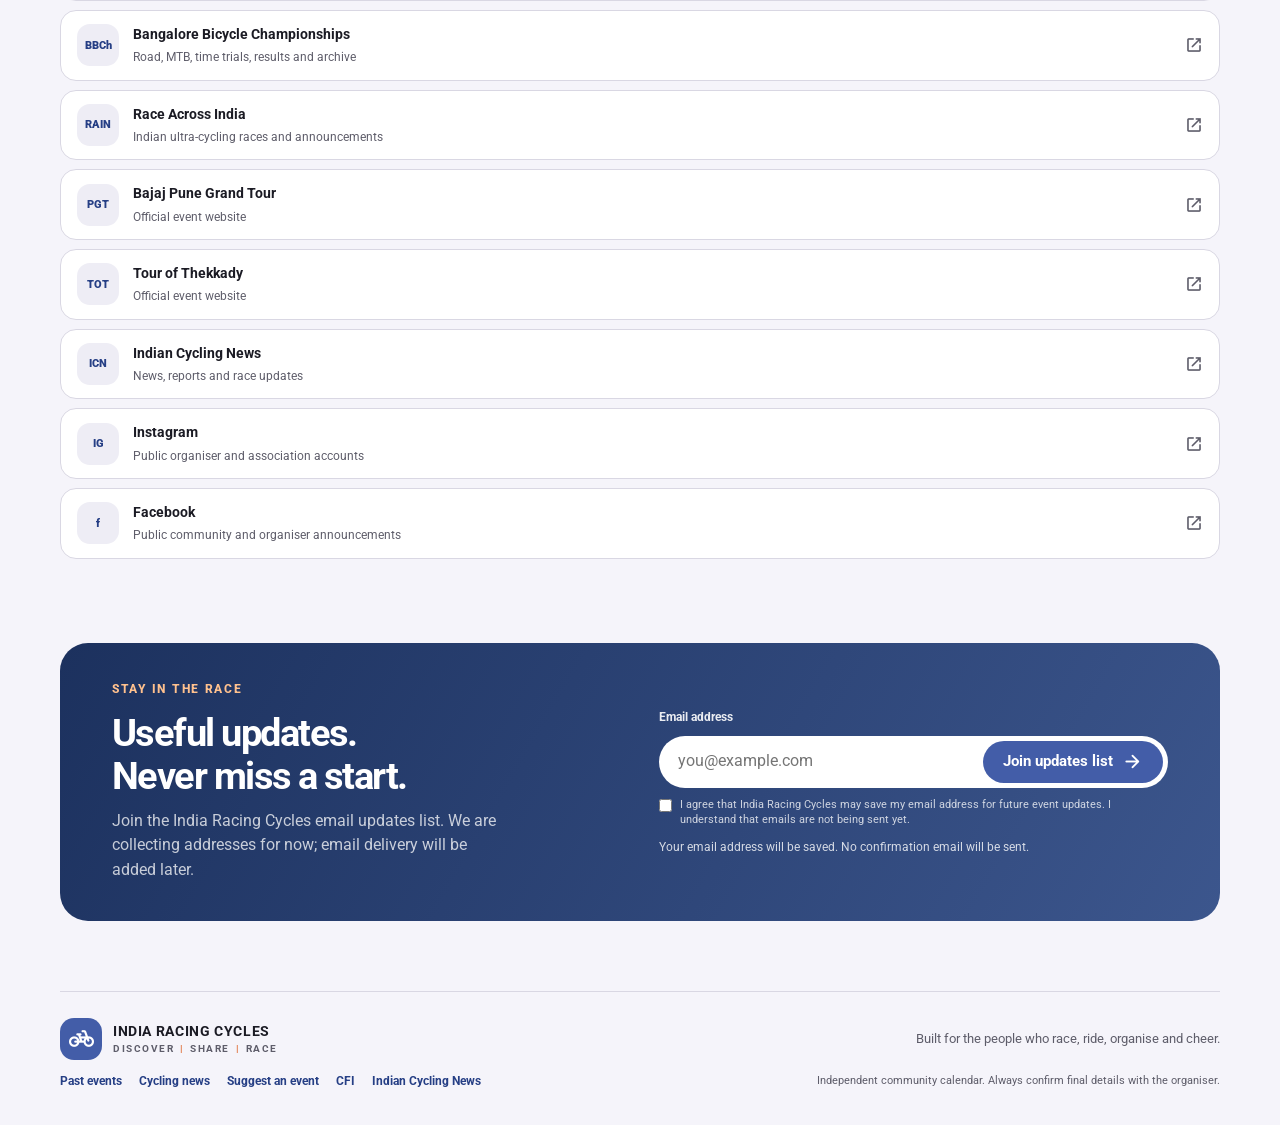
==== commit d4b9c14e: "Clarify newsletter list signup button" ====
--- a/index.html
+++ b/index.html
@@ -101,7 +101,7 @@
       <div class="newsletter-copy"><p class="eyebrow">STAY IN THE RACE</p><h2>Useful updates.<br>Never miss a start.</h2><p>Join the India Racing Cycles email updates list. We are collecting addresses for now; email delivery will be added later.</p></div>
       <form id="newsletter-form" class="newsletter-form">
         <label for="newsletter-email">Email address</label>
-        <div class="email-field"><input id="newsletter-email" name="email" type="email" placeholder="you@example.com" autocomplete="email" required><button class="button button-filled" type="submit">Subscribe <span class="material-symbols-rounded">arrow_forward</span></button></div>
+        <div class="email-field"><input id="newsletter-email" name="email" type="email" placeholder="you@example.com" autocomplete="email" required><button class="button button-filled" type="submit">Join updates list <span class="material-symbols-rounded">arrow_forward</span></button></div>
         <label class="consent"><input id="newsletter-consent" type="checkbox" required> I agree that India Racing Cycles may save my email address for future event updates. I understand that emails are not being sent yet.</label>
         <p id="newsletter-message" class="form-message" role="status">Your email address will be saved. No confirmation email will be sent.</p>
       </form>
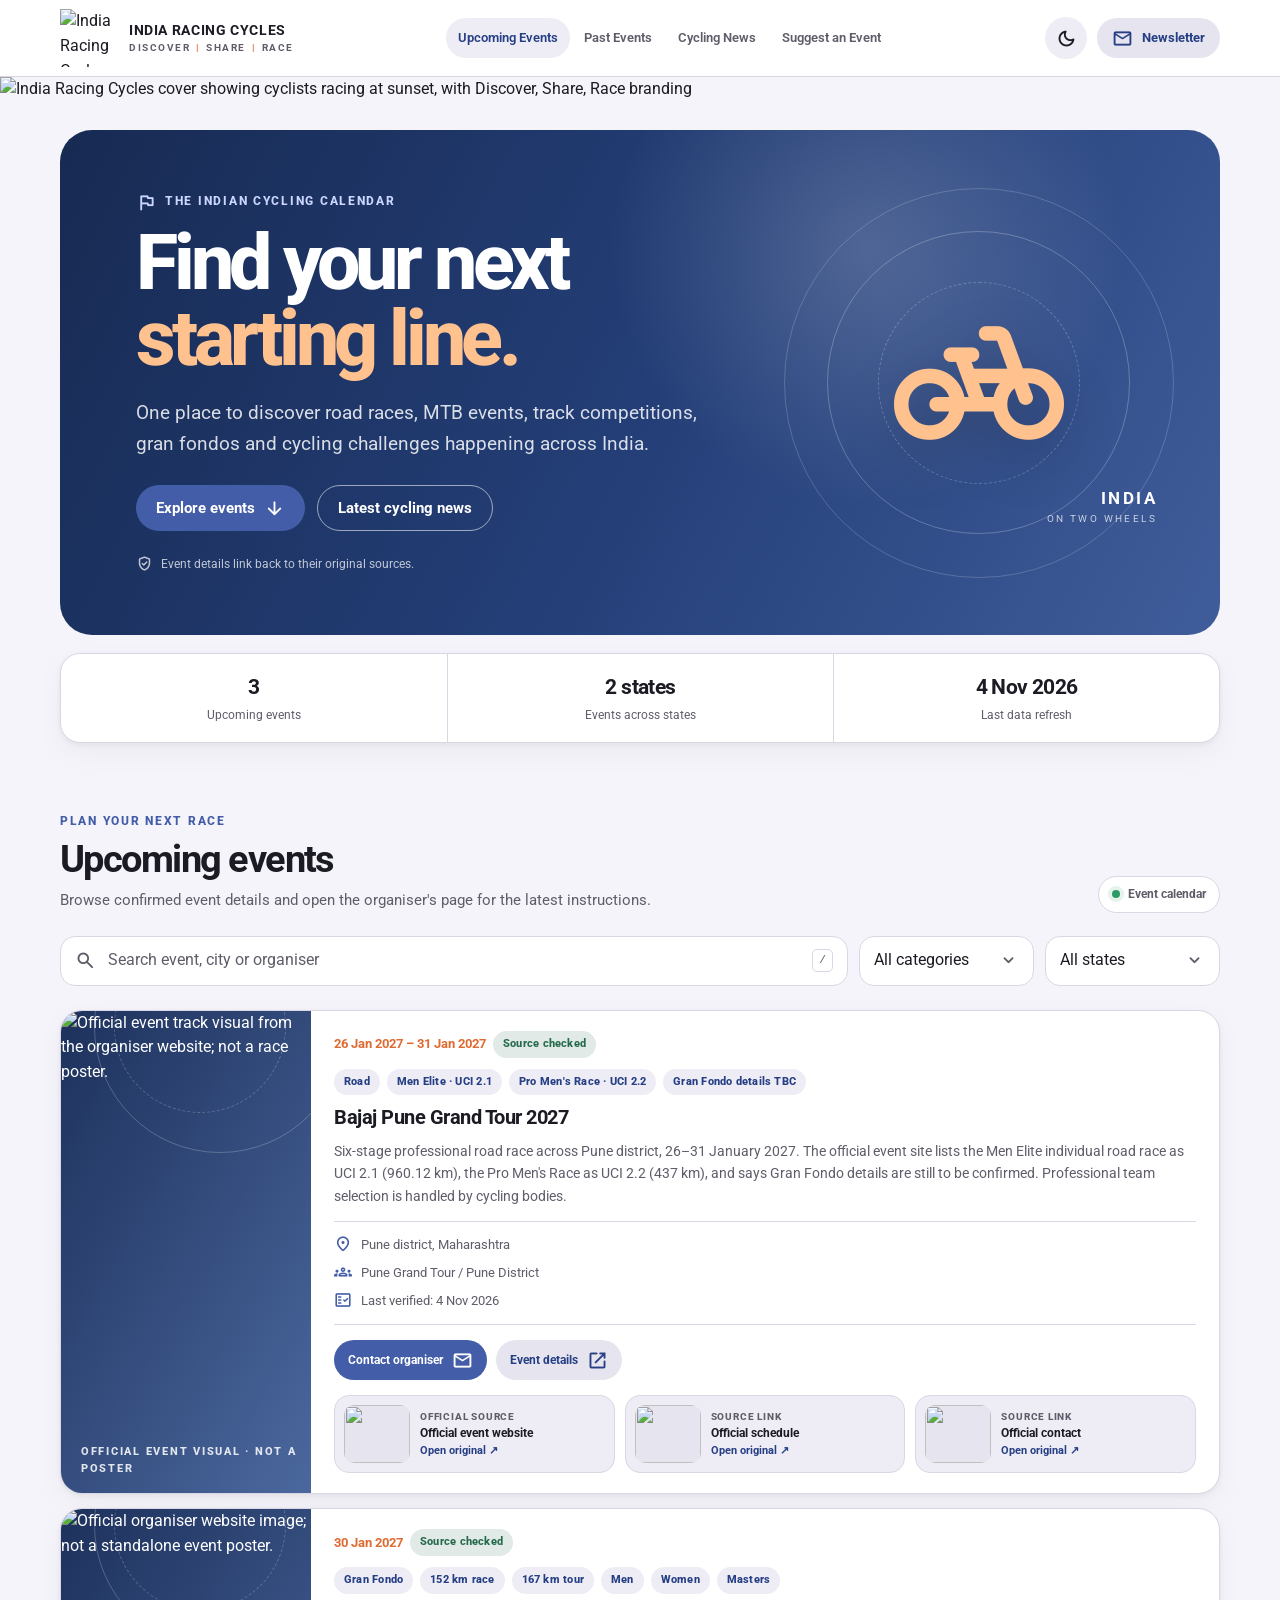
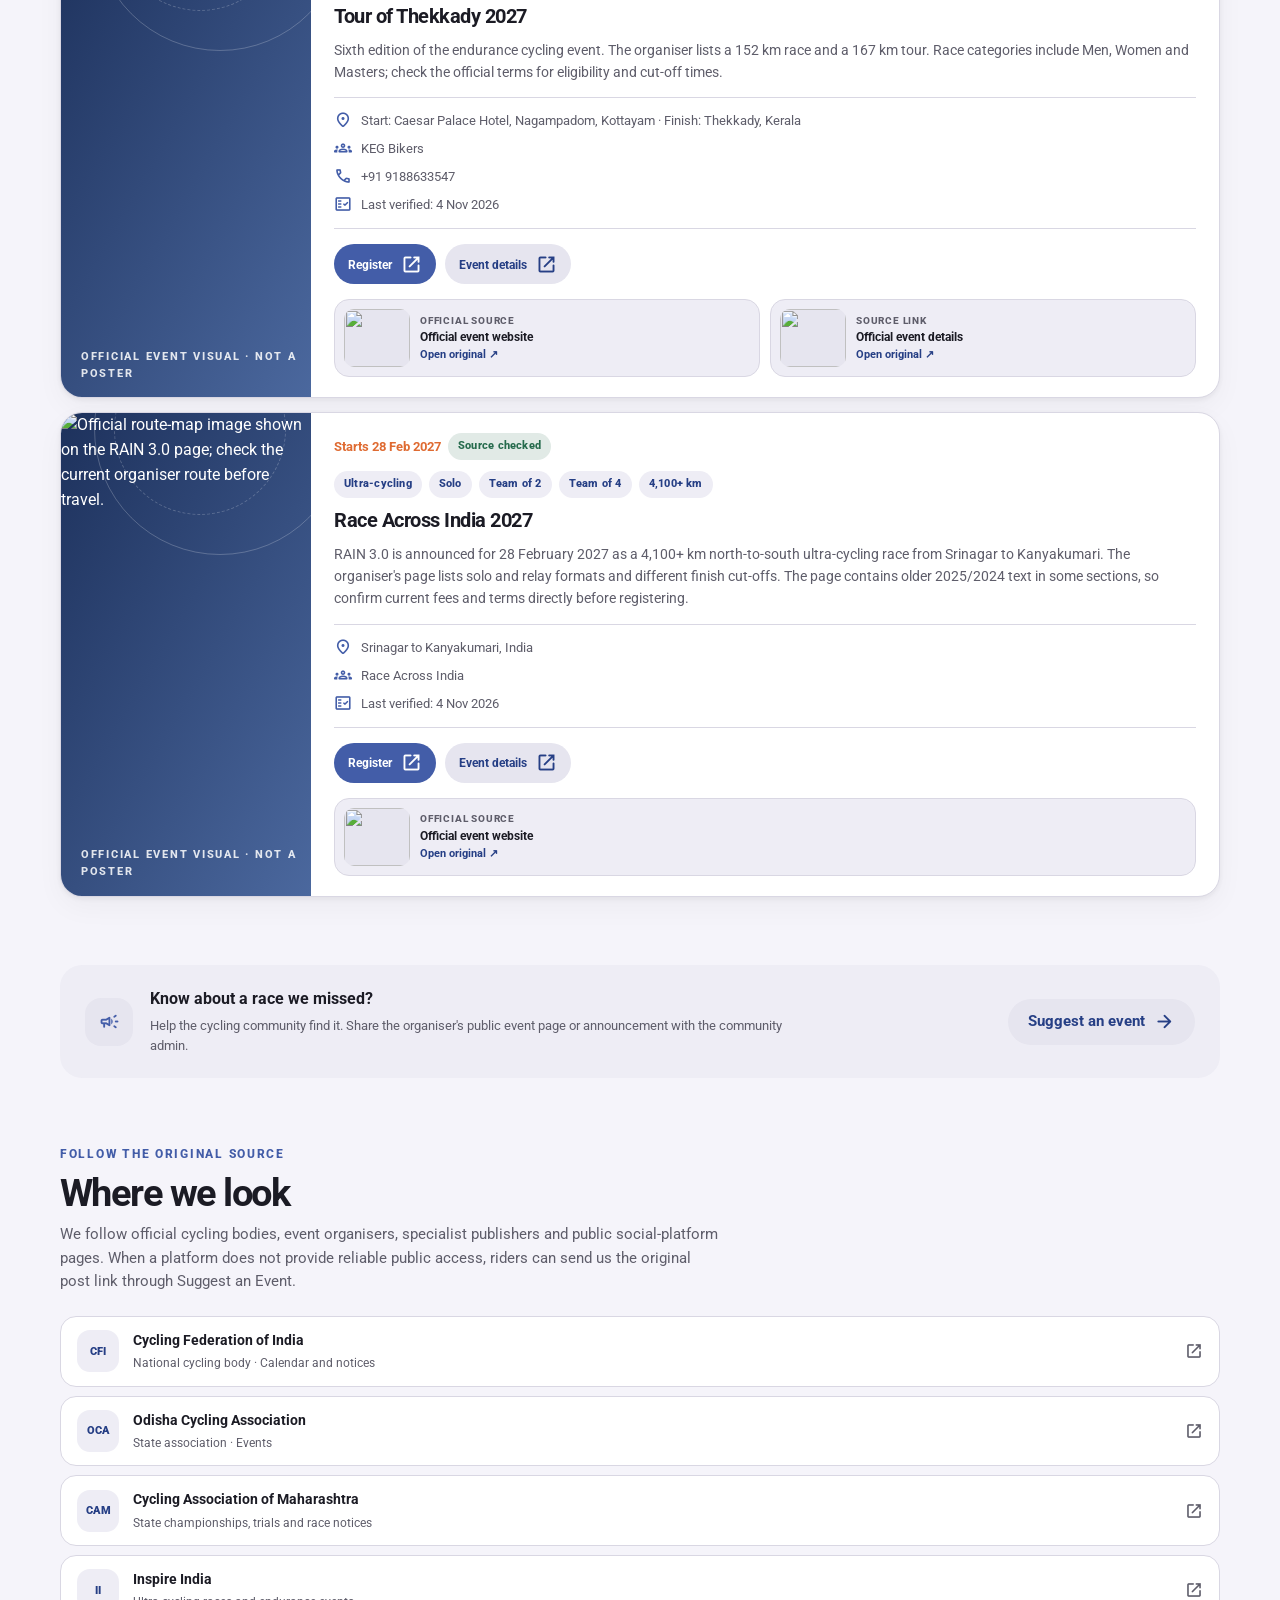
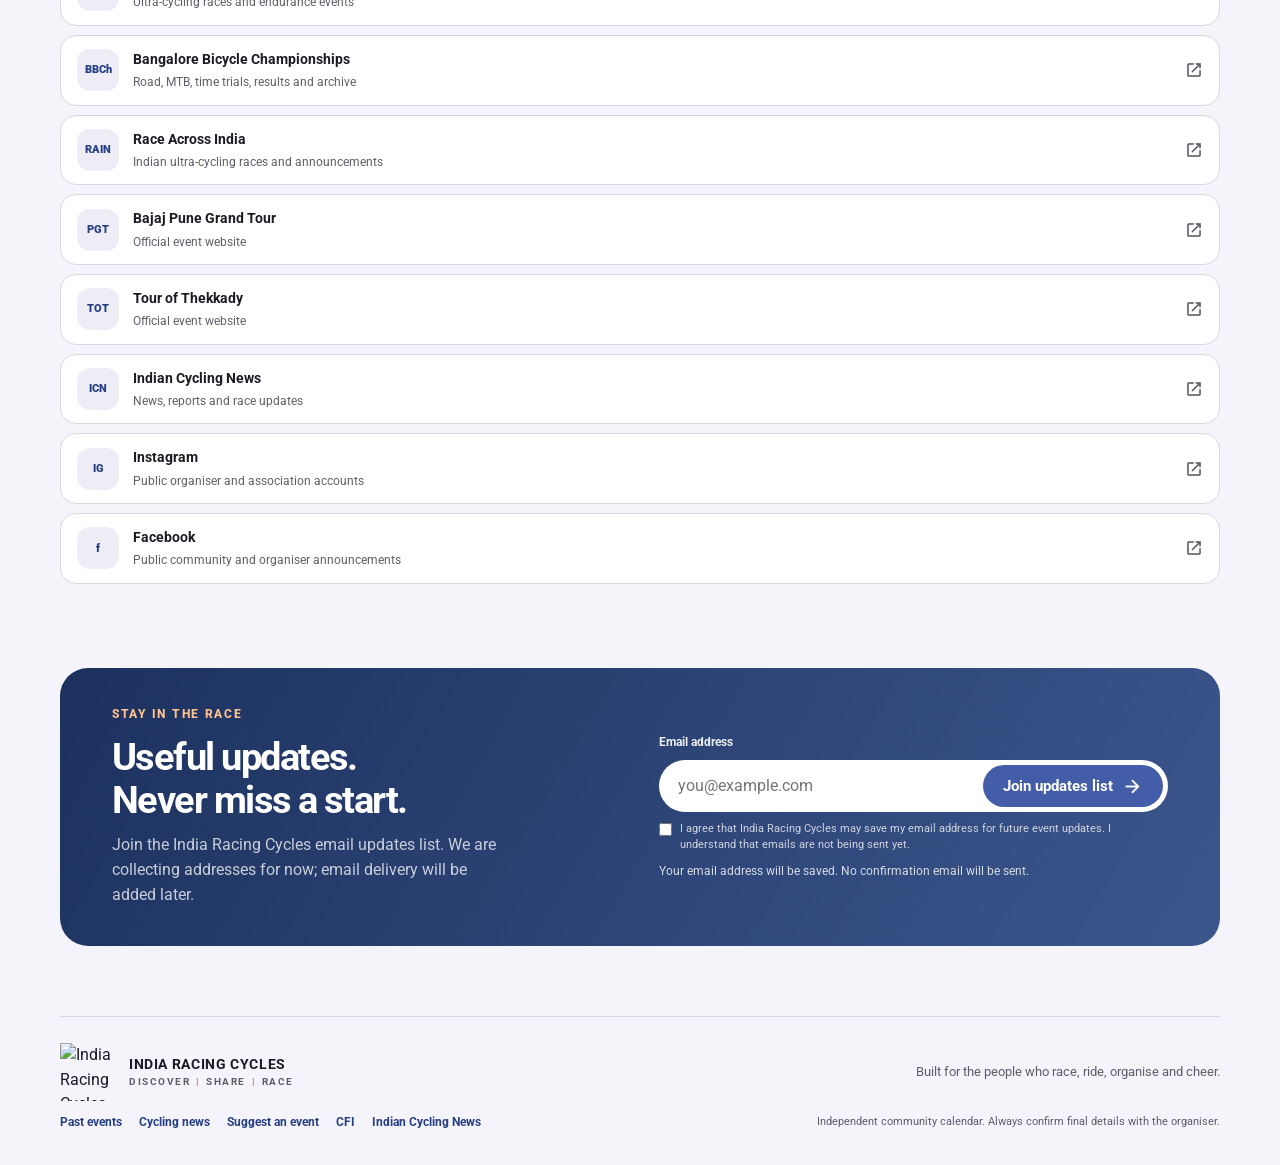
==== commit 42122b15: "Use India Racing Cycles logo in site header" ====
--- a/index.html
+++ b/index.html
@@ -9,6 +9,7 @@
   <link rel="preconnect" href="https://fonts.googleapis.com">
   <link rel="preconnect" href="https://fonts.gstatic.com" crossorigin>
   <link href="https://fonts.googleapis.com/css2?family=Roboto:wght@400;500;600;700;800&family=Material+Symbols+Rounded:opsz,wght,FILL,GRAD@20..48,400,0,0" rel="stylesheet">
+  <link rel="icon" type="image/webp" href="assets/images/irc-logo.webp">
   <link rel="stylesheet" href="assets/css/styles.css">
   <script>window.IRC_CONFIG = { apiBase: "https://india-racing-cycles-api.india-racing-cycles-315595.workers.dev" };</script>
   <script defer src="assets/js/app.js?v=free-newsletter-collection-1"></script>
@@ -18,7 +19,7 @@
   <header class="topbar">
     <div class="topbar-inner">
       <a class="brand" href="index.html" aria-label="India Racing Cycles home">
-        <span class="brand-mark" aria-hidden="true"><span class="material-symbols-rounded">pedal_bike</span></span>
+        <img class="brand-logo" src="assets/images/irc-logo.webp" alt="India Racing Cycles logo" width="58" height="58">
         <span class="brand-copy"><strong>INDIA RACING CYCLES</strong><small>DISCOVER <i>|</i> SHARE <i>|</i> RACE</small></span>
       </a>
       <nav class="main-nav" aria-label="Main navigation">
@@ -35,6 +36,9 @@
   </header>
 
   <main id="main">
+    <section class="cover-banner" aria-label="India Racing Cycles cover image">
+      <img src="assets/images/irc-cover.webp" alt="India Racing Cycles cover showing cyclists racing at sunset, with Discover, Share, Race branding" fetchpriority="high" decoding="async">
+    </section>
     <section class="hero">
       <div class="hero-glow"></div>
       <div class="hero-content">
@@ -109,7 +113,7 @@
   </main>
 
   <footer class="footer">
-    <a class="brand footer-brand" href="index.html"><span class="brand-mark"><span class="material-symbols-rounded">pedal_bike</span></span><span class="brand-copy"><strong>INDIA RACING CYCLES</strong><small>DISCOVER <i>|</i> SHARE <i>|</i> RACE</small></span></a>
+    <a class="brand footer-brand" href="index.html"><img class="brand-logo" src="assets/images/irc-logo.webp" alt="India Racing Cycles logo" width="58" height="58"><span class="brand-copy"><strong>INDIA RACING CYCLES</strong><small>DISCOVER <i>|</i> SHARE <i>|</i> RACE</small></span></a>
     <p>Built for the people who race, ride, organise and cheer.</p>
     <div class="footer-links"><a href="past.html">Past events</a><a href="news.html">Cycling news</a><a href="suggest-event.html">Suggest an event</a><a href="https://www.cfiindia.in/" target="_blank" rel="noopener">CFI</a><a href="https://indiancyclingnews.com/" target="_blank" rel="noopener">Indian Cycling News</a></div>
     <small>Independent community calendar. Always confirm final details with the organiser.</small>
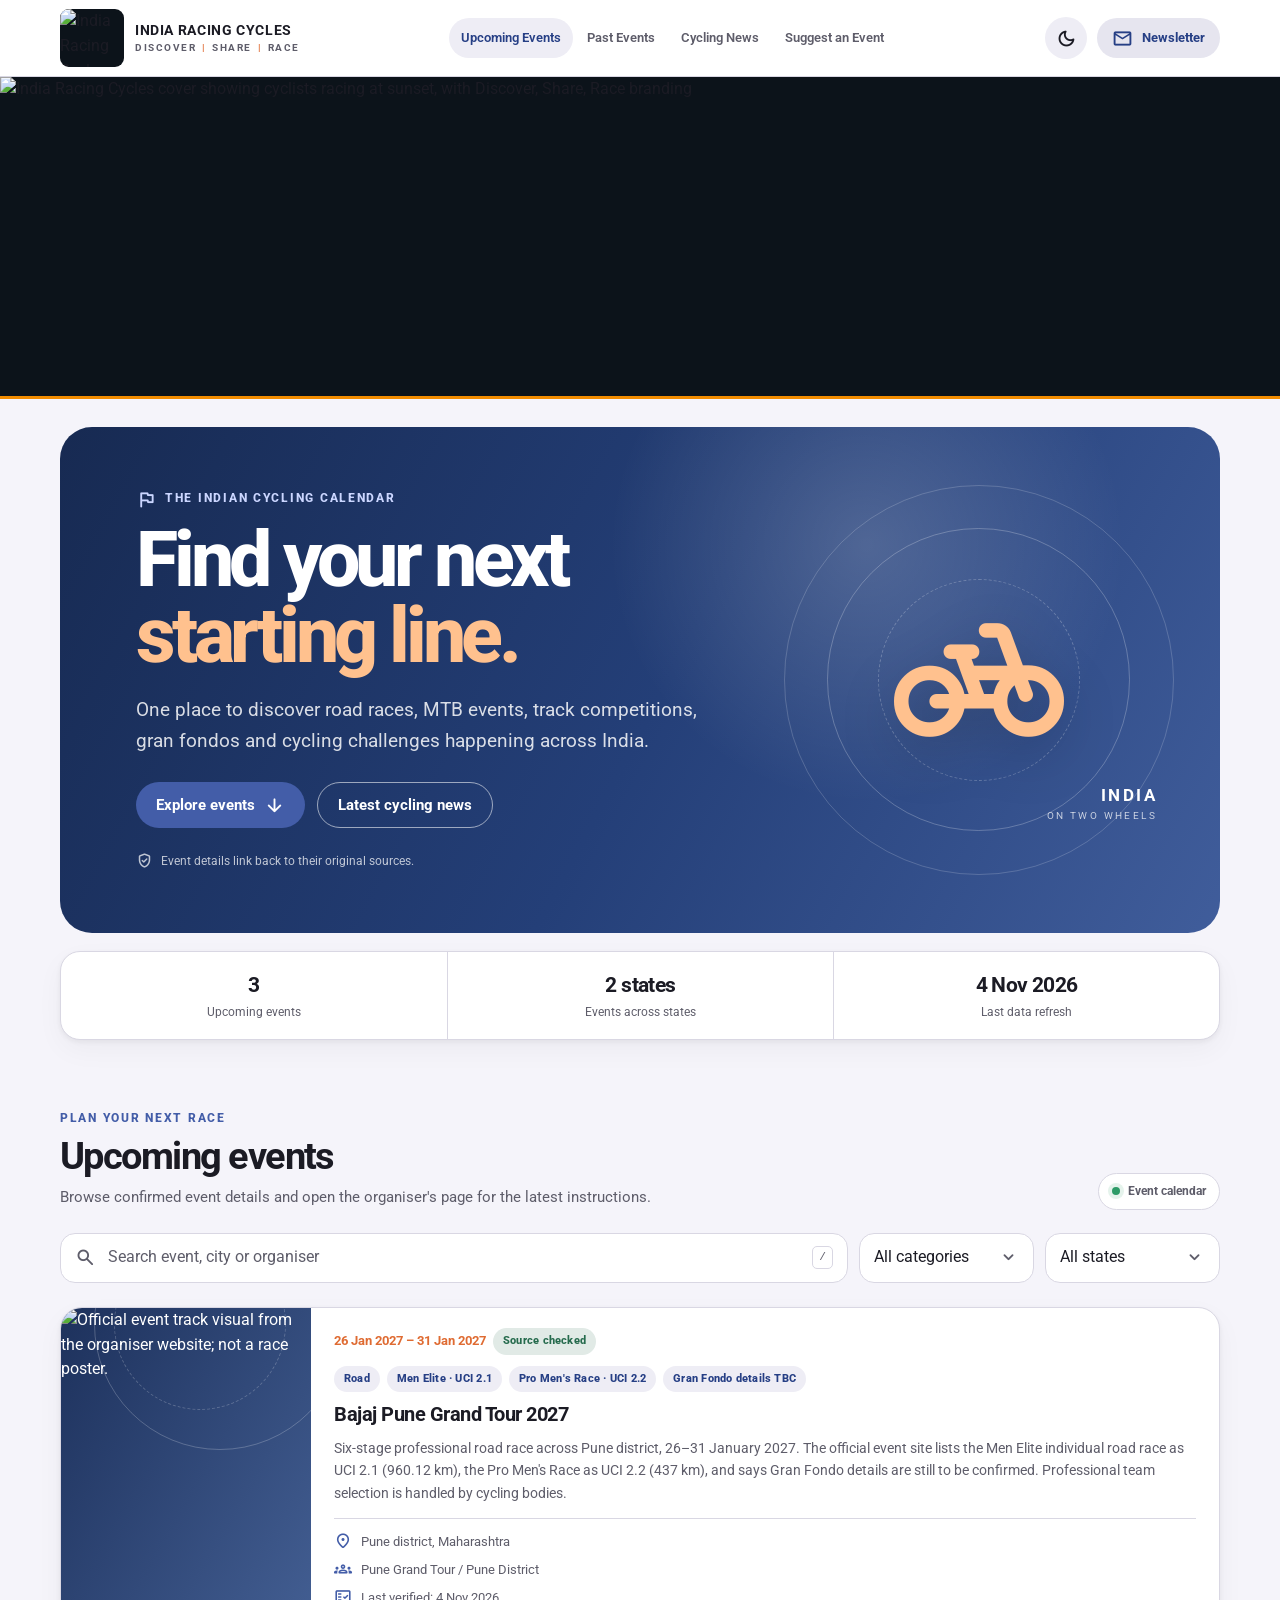
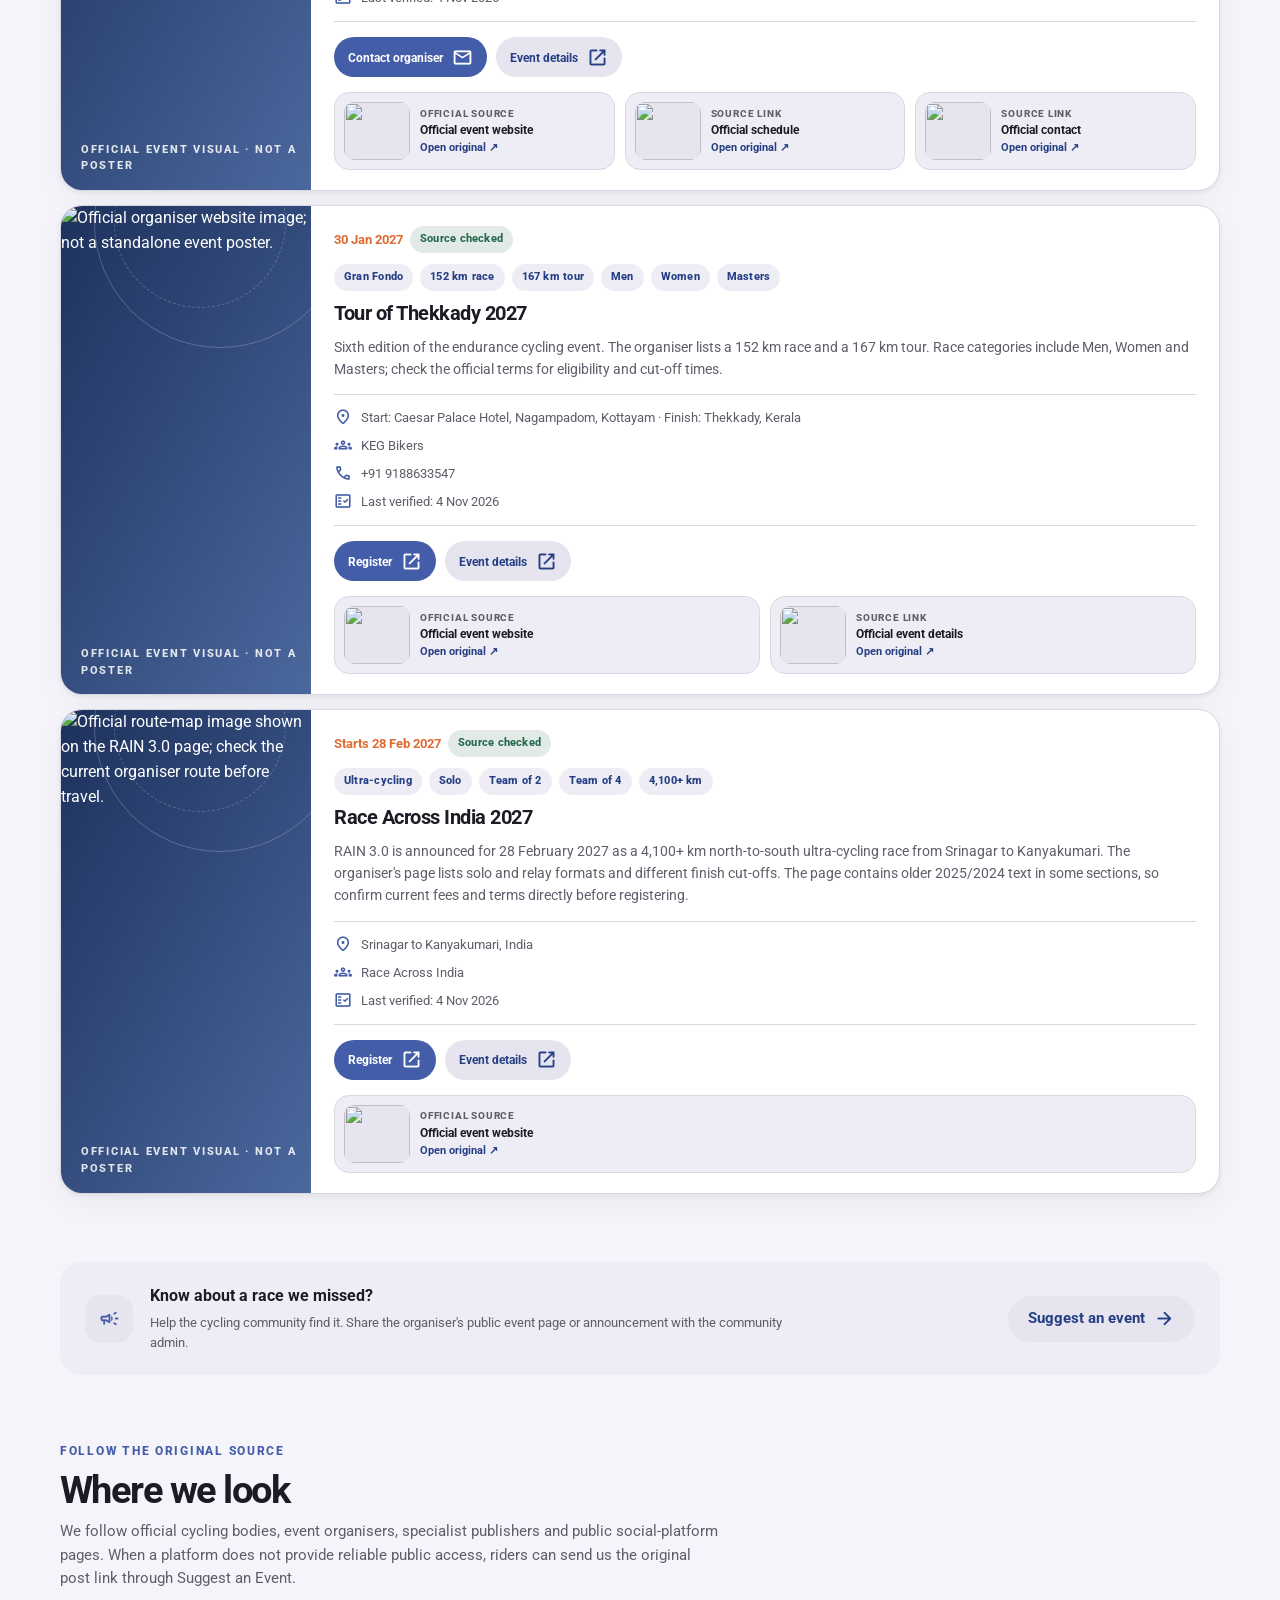
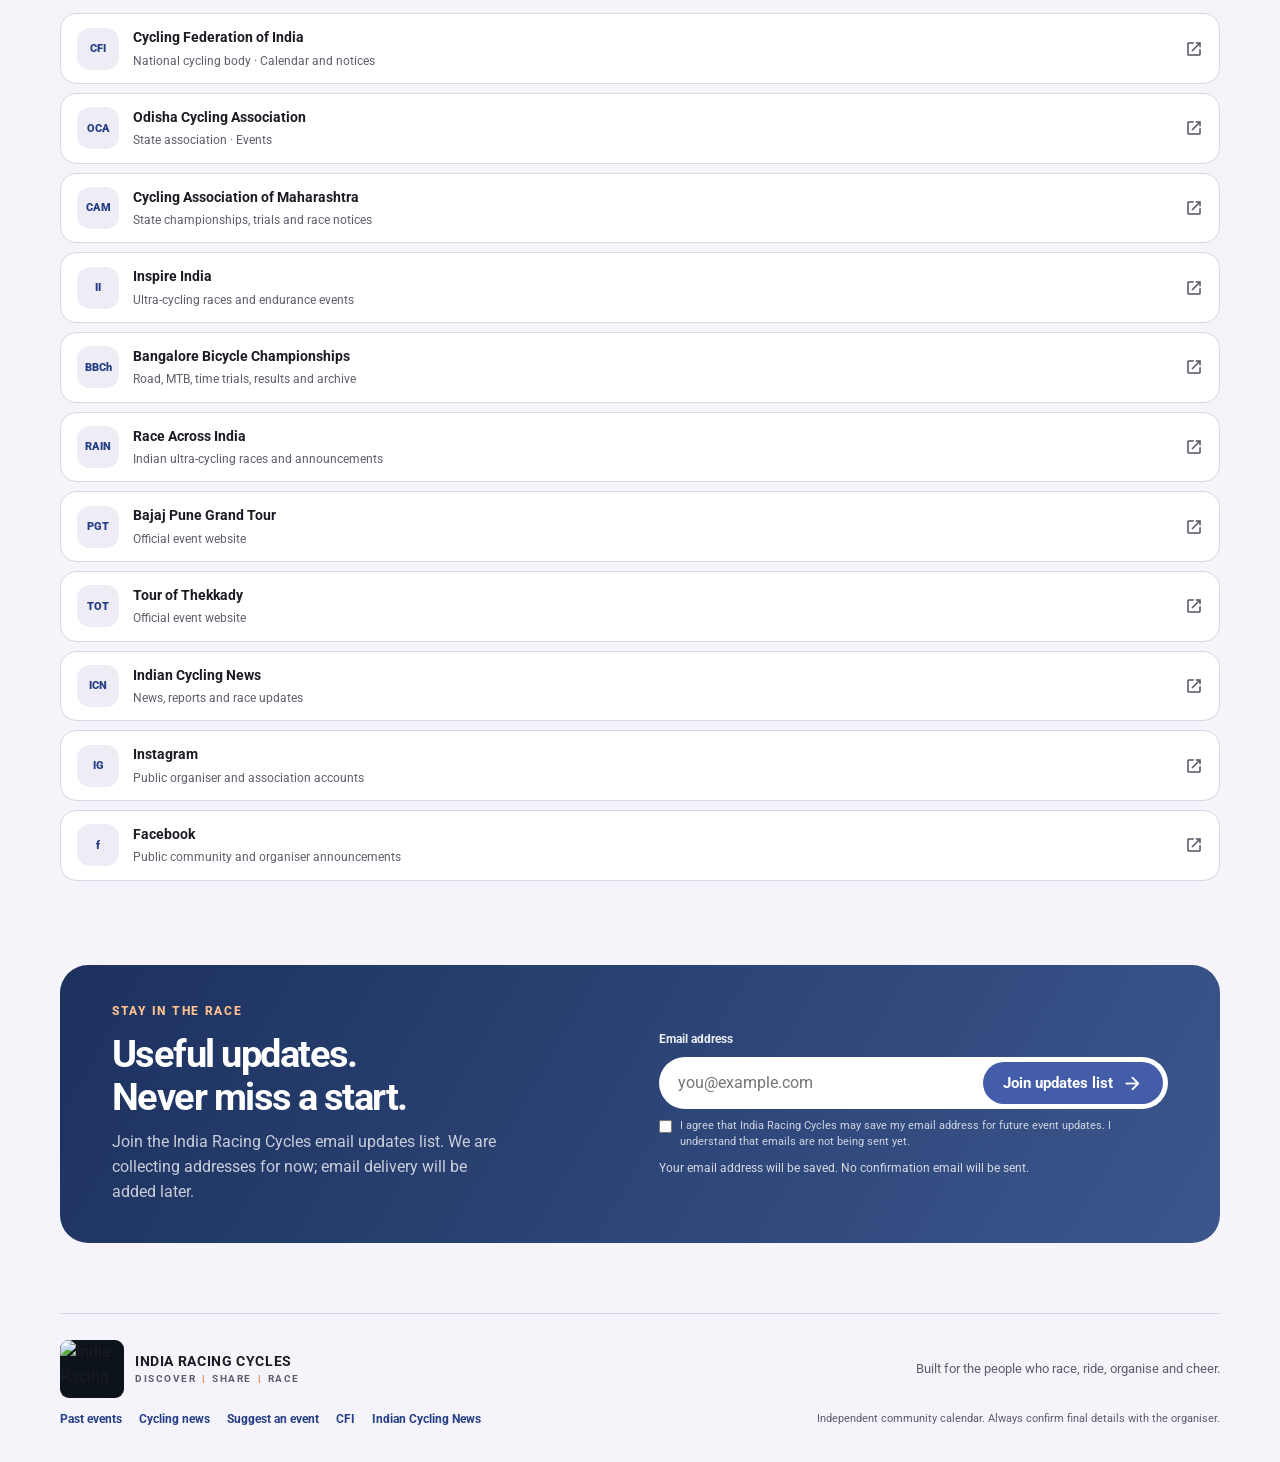
==== commit ed06e2d9: "Refresh website branding styles" ====
--- a/index.html
+++ b/index.html
@@ -10,7 +10,7 @@
   <link rel="preconnect" href="https://fonts.gstatic.com" crossorigin>
   <link href="https://fonts.googleapis.com/css2?family=Roboto:wght@400;500;600;700;800&family=Material+Symbols+Rounded:opsz,wght,FILL,GRAD@20..48,400,0,0" rel="stylesheet">
   <link rel="icon" type="image/webp" href="assets/images/irc-logo.webp">
-  <link rel="stylesheet" href="assets/css/styles.css">
+  <link rel="stylesheet" href="assets/css/styles.css?v=irc-brand-1">
   <script>window.IRC_CONFIG = { apiBase: "https://india-racing-cycles-api.india-racing-cycles-315595.workers.dev" };</script>
   <script defer src="assets/js/app.js?v=free-newsletter-collection-1"></script>
 </head>
--- a/assets/css/styles.css
+++ b/assets/css/styles.css
@@ -62,3 +62,10 @@
 @media(max-width:900px){.main-nav{gap:0}.nav-link{padding:8px 9px;font-size:.78rem}.suggest-layout{grid-template-columns:minmax(0,.7fr) minmax(0,1.3fr);gap:22px}}
 @media(max-width:650px){.topbar-inner{gap:9px}.main-nav{display:flex;order:3;width:100%;overflow-x:auto;justify-content:flex-start;scrollbar-width:none}.main-nav::-webkit-scrollbar{display:none}.nav-link{font-size:.76rem;padding:8px 11px}.event-card{grid-template-columns:108px minmax(0,1fr);border-radius:17px}.event-poster{min-height:100%;height:auto}.event-poster .material-symbols-rounded{font-size:42px}.event-poster:before,.event-poster:after{width:130px;height:130px;right:-60px;top:-28px}.event-poster:after{width:95px;height:95px;right:-37px;top:-12px}.poster-caption{font-size:.51rem;letter-spacing:.06em;left:7px;right:6px;bottom:9px}.event-body{padding:13px}.event-card h3{font-size:1rem}.event-description{font-size:.76rem}.event-details{gap:6px;padding:9px 0}.detail-row{font-size:.72rem}.event-meta{gap:5px;margin-bottom:7px}.chip{font-size:.6rem;padding:4px 7px}.event-actions{gap:6px;margin-top:10px}.event-actions .button{font-size:.68rem;min-height:35px;padding:0 10px}.source-previews{grid-template-columns:1fr}.suggest-layout{width:calc(100% - 28px);grid-template-columns:1fr;padding-top:42px;gap:20px}.suggest-intro{position:static;padding:0}.suggest-points{margin-top:19px;gap:12px}.suggest-form{padding:20px 16px}.field-pair{grid-template-columns:1fr;gap:7px}.form-heading{flex-direction:column;gap:6px}.optional-tag{align-self:flex-start}.source-row{padding:11px 12px;gap:11px}.source-row .source-icon{width:38px;height:38px}.source-row b{font-size:.8rem}.source-row small{font-size:.69rem}}
 @media(max-width:390px){.event-card{grid-template-columns:88px minmax(0,1fr)}.event-body{padding:11px}.event-card h3{font-size:.93rem}.event-actions{flex-direction:column;align-items:stretch}.event-actions .button{width:100%}}
+
+
+/* India Racing Cycles brand images */
+.brand-logo{display:block;width:64px;height:58px;object-fit:contain;flex:none;border-radius:9px;background:#0c131a}
+.cover-banner{width:100%;max-width:1440px;margin:0 auto;overflow:hidden;background:#0c131a;border-bottom:3px solid #f28c00}
+.cover-banner img{display:block;width:100%;height:auto;aspect-ratio:1116/278;object-fit:cover}
+@media(max-width:650px){.brand-logo{width:50px;height:46px}.brand{gap:8px}.brand-copy strong{font-size:.72rem}.brand-copy small{font-size:.5rem}}
